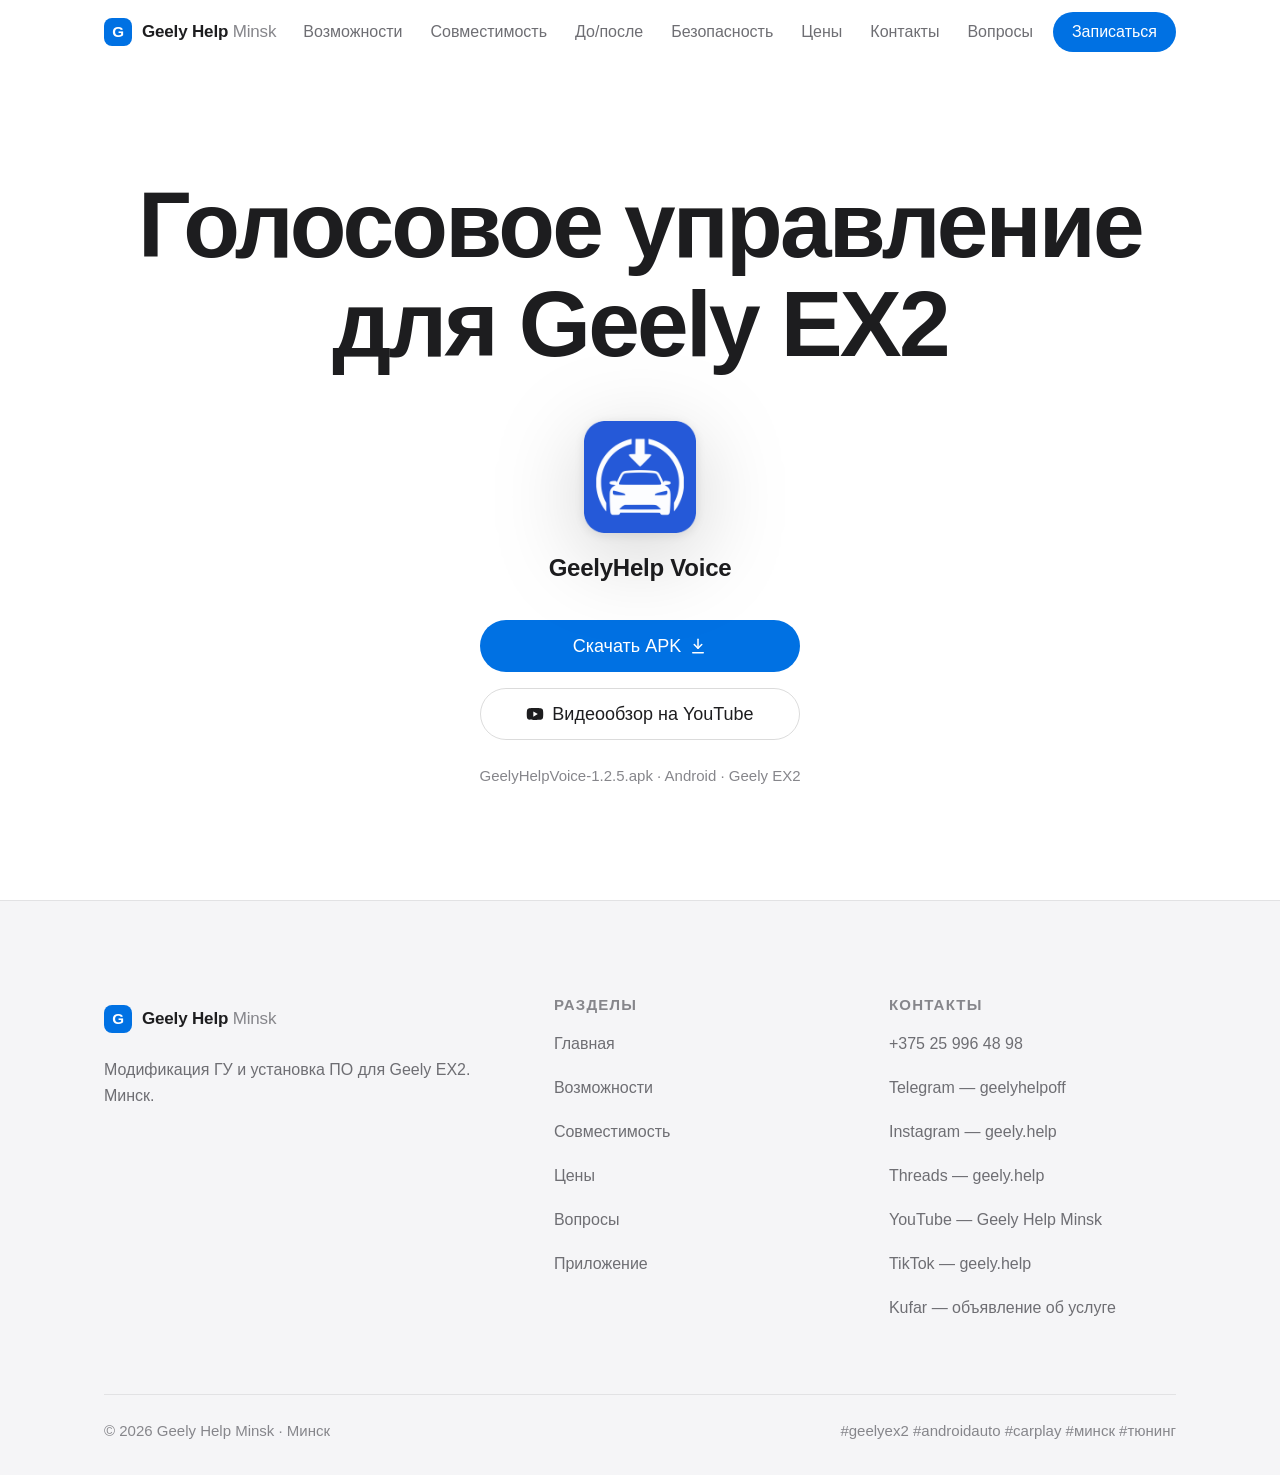
==== app.html @ 9c6ab643 "buttons-changes" ====
<!DOCTYPE html>
<html lang="ru">
<!--
  ============================================================================
  GEELY HELP MINSK — страница «Скачать приложение» (app.html)
  ============================================================================
  Минимальная страница: шапка и футер — как на главной, а в <main> — карточка приложения
  (иконка и название GeelyHelp Voice) и скачивание APK (voiceshort.apk). Стили специфики — styles.css,
  РАЗДЕЛ 20. Файл APK лежит в корне сайта: чтобы обновить приложение,
  замените voiceshort.apk — код менять не нужно.
-->
<head>
  <meta charset="UTF-8" />
  <meta name="viewport" content="width=device-width, initial-scale=1" />
  <title>Скачать приложение для Geely EX2 — Geely Help Minsk</title>
  <meta name="description" content="APK приложения голосового управления для штатного экрана Geely EX2. Скачайте бесплатно с geelyhelp.by и установите на штатную магнитолу." />
  <meta name="color-scheme" content="light dark" />
  <link rel="canonical" href="https://geelyhelp.by/app.html" />
  <meta property="og:type" content="website" />
  <meta property="og:site_name" content="Geely Help Minsk" />
  <meta property="og:title" content="Скачать приложение для Geely EX2" />
  <meta property="og:description" content="Голосовое управление на штатной магнитоле Geely EX2. Скачайте APK бесплатно с geelyhelp.by." />
  <meta property="og:url" content="https://geelyhelp.by/app.html" />
  <meta property="og:image" content="https://geelyhelp.by/img/og-cover.jpg" />
  <link rel="icon" href="img/icon.png"/>
  <link rel="apple-touch-icon" href="img/icon.png" />
  <link rel="stylesheet" href="styles.css" />
  <script>document.documentElement.classList.add('js');</script>
</head>
<body>
  <a class="skip-link" href="#main">Перейти к содержимому</a>

  <!-- Шапка — та же, что на главной: стекло при прокрутке (script.js, БЛОК 2),
       бургер до 1200px. Меню ведёт на разделы главной страницы. -->
  <header class="header" id="header">
    <div class="container header__inner">
      <a class="logo" href="index.html" aria-label="Geely Help Minsk — на главную страницу">
        <span class="logo__mark" aria-hidden="true">G</span>
        <span class="logo__text">Geely Help<em> Minsk</em></span>
      </a>
      <nav class="nav" id="nav" aria-label="Основная навигация">
        <a href="index.html#benefits">Возможности</a>
        <a href="index.html#compat">Совместимость</a>
        <a href="index.html#demo">До/после</a>
        <a href="index.html#safety">Безопасность</a>
        <a href="index.html#prices">Цены</a>
        <a href="index.html#contacts">Контакты</a>
        <a href="index.html#faq">Вопросы</a>
      </nav>
      <a class="btn btn--primary btn--header" href="https://t.me/geelyhelpoff" target="_blank" rel="noopener">Записаться</a>
      <button class="burger" type="button" aria-expanded="false" aria-controls="nav" aria-label="Открыть меню">
        <span class="burger__box" aria-hidden="true"><i></i><i></i></span>
      </button>
    </div>
  </header>

  <main id="main">
    <!-- Единственная секция страницы: скачивание приложения (styles.css, РАЗДЕЛ 20).
         Ссылка voiceshort.apk и иконка GeelyHelpVoice-icon.png относительные —
         оба файла лежат в корне сайта. -->
    <section class="app-dl">
      <div class="container">
        <!-- Иконка и название приложения: сразу видно, что скачивают именно
             приложение GeelyHelp Voice (стили — styles.css, РАЗДЕЛ 20). -->

        <h1>Голосовое управление для Geely EX2</h1>

        <div class="app-dl__actions">
          <div class="app-dl__app">
            <img class="app-dl__icon" src="GeelyHelpVoice-icon.png" alt="Иконка приложения GeelyHelp Voice" width="512" height="512">
            <p class="app-dl__name">GeelyHelp Voice</p>
          </div>
          <!-- Видеообзор приложения — YouTube Shorts. Иконка YouTube — та же, что в СЕКЦИИ 9 главной. -->
          <div class="app-dl__btns">
            <a class="btn btn--primary btn--xl" href="https://files.geelyhelp.by/GeelyHelpVoice-1.2.5.apk" download>Скачать APK<svg width="18" height="18" viewBox="0 0 24 24" fill="none" stroke="currentColor" stroke-width="2" stroke-linecap="round" stroke-linejoin="round" aria-hidden="true"><path d="M12 3v12"/><path d="m7 10 5 5 5-5"/><path d="M5 21h14"/></svg></a>
            <a class="btn btn--ghost btn--xl" href="https://www.youtube.com/shorts/phPguncwHtE" target="_blank" rel="noopener"><svg width="18" height="18" viewBox="0 0 24 24" fill="currentColor" aria-hidden="true"><path d="M23 12s0-3.7-.47-5.47a2.9 2.9 0 0 0-2-2C18.7 4 12 4 12 4s-6.7 0-8.53.53a2.9 2.9 0 0 0-2 2C1 8.3 1 12 1 12s0 3.7.47 5.47a2.9 2.9 0 0 0 2 2C5.3 20 12 20 12 20s6.7 0 8.53-.53a2.9 2.9 0 0 0 2-2C23 15.7 23 12 23 12ZM9.75 15.5v-7l6 3.5-6 3.5Z"/></svg>Видеообзор на YouTube</a>
          </div>
        </div>
        <p class="app-dl__meta">GeelyHelpVoice-1.2.5.apk · Android · Geely EX2</p>
      </div>
    </section>
  </main>

  <footer class="footer">
    <div class="container">
      <div class="footer__top">
        <div class="footer__brand">
          <a class="logo" href="index.html" aria-label="Geely Help Minsk — на главную страницу">
            <span class="logo__mark" aria-hidden="true">G</span>
            <span class="logo__text">Geely Help<em> Minsk</em></span>
          </a>
          <p>Модификация ГУ и установка ПО для Geely EX2. Минск.</p>
        </div>
        <nav class="footer__col" aria-label="Разделы">
          <h3>Разделы</h3>
          <a href="index.html">Главная</a>
          <a href="index.html#benefits">Возможности</a>
          <a href="index.html#compat">Совместимость</a>
          <a href="index.html#prices">Цены</a>
          <a href="index.html#faq">Вопросы</a>
          <a href="app.html" aria-current="page">Приложение</a>
        </nav>
        <nav class="footer__col" aria-label="Контакты">
          <h3>Контакты</h3>
          <a href="tel:+375259964898">+375 25 996 48 98</a>
          <a href="https://t.me/geelyhelpoff" target="_blank" rel="noopener">Telegram — geelyhelpoff</a>
          <a href="https://www.instagram.com/geely.help" target="_blank" rel="noopener">Instagram — geely.help</a>
          <a href="https://www.threads.net/@geely.help" target="_blank" rel="noopener">Threads — geely.help</a>
          <a href="https://youtu.be/U9wTJuGtl20" target="_blank" rel="noopener">YouTube — Geely Help Minsk</a>
          <a href="https://www.tiktok.com/@geely.help" target="_blank" rel="noopener">TikTok — geely.help</a>
          <a href="https://www.kufar.by/item/1082857115" target="_blank" rel="noopener">Kufar — объявление об услуге</a>
        </nav>
      </div>
      <div class="footer__bottom">
        <p>© <span id="year">2026</span> Geely Help Minsk · Минск</p>
        <p>#geelyex2 #androidauto #carplay #минск #тюнинг</p>
      </div>
    </div>
  </footer>

  <script src="script.js" defer></script>
</body>
</html>
---- styles.css ----
/* ============================================================================
   GEELY HELP MINSK — стили лендинга
   ----------------------------------------------------------------------------

   СОДЕРЖАНИЕ (быстрый поиск по слову «РАЗДЕЛ»):

     РАЗДЕЛ 1   Токены дизайна — ЦВЕТА, ШРИФТЫ, ОТСТУПЫ, СКОРОСТЬ АНИМАЦИЙ
     РАЗДЕЛ 2   Сброс стилей браузера и базовая типографика
     РАЗДЕЛ 3   Служебное: контейнер, секции, кнопки, skip-link
     РАЗДЕЛ 4   Шапка и меню
     РАЗДЕЛ 5   Hero (первый экран)
     РАЗДЕЛ 6   Макет экрана ГУ «после» (.unit) — рисуется на CSS, без картинок
     РАЗДЕЛ 7   Фото половин слайдера «До / После»
     РАЗДЕЛ 8   Карточки (.card) — «Возможности» и «Безопасность»
     РАЗДЕЛ 9   Чипы «Примеры приложений»
     РАЗДЕЛ 10  Совместимость (проверка прошивки)
     РАЗДЕЛ 11  Слайдер «До / После»
     РАЗДЕЛ 12  Шаги «Как это работает»
     РАЗДЕЛ 13  Тарифы (цены)
     РАЗДЕЛ 14  Финальный CTA (контакты)
     РАЗДЕЛ 15  FAQ (аккордеон)
     РАЗДЕЛ 16  Футер
     РАЗДЕЛ 17  Адаптив: сетки и крупный шрифт на телефонах
     РАЗДЕЛ 18  Анимация появления блоков при прокрутке (.reveal)
     РАЗДЕЛ 19  prefers-reduced-motion — НЕ УДАЛЯТЬ
     РАЗДЕЛ 20  Страница приложения (app.html) — пункт меню, иконка в шапке, кнопки скачивания и видеообзора

   ГЛАВНОЕ:
   • Цвета, шрифты и отступы меняются только в РАЗДЕЛЕ 1 — остальное их читает.
   • Акцентный цвет на сайте ровно один: --color-accent.
   • Тёмная тема включается сама (prefers-color-scheme), значения — в РАЗДЕЛЕ 1.
   • Анимации построены только на transform/opacity — они не тормозят страницу.
   • Именование классов: блок__элемент--модификатор (БЭМ-подобное).
   • Адаптивные правила лежат рядом со своими компонентами (@media в разделах).
   ========================================================================== */

/* ============================================================================
   РАЗДЕЛ 1. ТОКЕНЫ ДИЗАЙНА — меняйте значения здесь, весь сайт подхватит
   ========================================================================== */
:root {
  --color-bg: #ffffff;
  --color-bg-secondary: #f5f5f7;
  --color-bg-tertiary: #fbfbfd;
  --color-text-primary: #1d1d1f;
  --color-text-secondary: #6e6e73;
  --color-text-tertiary: #86868b;
  --color-accent: #0071e3;
  --color-accent-hover: #0077ed;
  --color-divider: rgba(0, 0, 0, 0.08);
  --color-border-strong: rgba(0, 0, 0, 0.14);
  --color-glass: rgba(255, 255, 255, 0.72);
  --color-glass-menu: rgba(255, 255, 255, 0.95); /* фон мобильного меню: почти непрозрачный (1 = совсем) */

  --font-family: -apple-system, "SF Pro Display", "SF Pro Text", "Inter", "Helvetica Neue", Arial, sans-serif;

  --fs-hero: clamp(2.5rem, 6vw + 1rem, 6rem);
  --fs-h1: clamp(2.125rem, 4vw + 0.75rem, 3.75rem);
  --fs-h2: clamp(1.625rem, 2.5vw + 0.75rem, 2.5rem);
  --fs-body-lg: clamp(1.1875rem, 0.8vw + 0.9rem, 1.5rem);
  --fs-body: 1.125rem;
  --fs-caption: 0.9375rem;

  --space-1: 4px;
  --space-2: 8px;
  --space-3: 16px;
  --space-4: 24px;
  --space-5: 32px;
  --space-6: 48px;
  --space-7: 64px;
  --space-8: 96px;
  --space-9: 128px;
  --space-10: 192px;

  --ease-standard: cubic-bezier(0.4, 0, 0.2, 1);
  --ease-decelerate: cubic-bezier(0, 0, 0.2, 1);
  --ease-spring: cubic-bezier(0.34, 1.56, 0.64, 1);
  --dur-fast: 150ms;
  --dur-base: 300ms;
  --dur-slow: 600ms;
  --dur-hero: 900ms;
  --reveal-stagger: 50ms;  /* задержка между появлениями элементов в списках */
  --dur-reveal: 400ms;     /* длительность проявления одного блока (.reveal) */

  --header-h: 64px;
  --radius-card: 20px;
  --shadow-card: 0 2px 20px rgba(0, 0, 0, 0.06);
  --shadow-card-hover: 0 12px 32px rgba(0, 0, 0, 0.10);
}

@media (prefers-color-scheme: dark) {
  :root {
    --color-bg: #000000;
    --color-bg-secondary: #1d1d1f;
    --color-bg-tertiary: #0a0a0a;
    --color-text-primary: #f5f5f7;
    --color-text-secondary: #a1a1a6;
    --color-text-tertiary: #86868b;
    --color-accent: #2997ff;
    --color-accent-hover: #409cff;
    --color-divider: rgba(255, 255, 255, 0.1);
    --color-border-strong: rgba(255, 255, 255, 0.18);
    --color-glass: rgba(29, 29, 31, 0.72);
    --color-glass-menu: rgba(29, 29, 31, 0.95);
    --shadow-card: 0 2px 20px rgba(0, 0, 0, 0.5);
    --shadow-card-hover: 0 12px 32px rgba(0, 0, 0, 0.65);
  }
}

/* ============================================================================
   РАЗДЕЛ 2. СБРОС СТИЛЕЙ И БАЗОВАЯ ТИПОГРАФИКА
   ========================================================================== */
*, *::before, *::after { box-sizing: border-box; }
* { margin: 0; }
html { scroll-behavior: smooth; -webkit-text-size-adjust: 100%; }
body {
  font-family: var(--font-family);
  font-size: var(--fs-body);
  line-height: 1.6;
  color: var(--color-text-primary);
  background: var(--color-bg);
  padding-top: var(--header-h);
  -webkit-font-smoothing: antialiased;
  text-rendering: optimizeLegibility;
}
img, svg, video { display: block; max-width: 100%; }
a { color: inherit; }
button { font: inherit; color: inherit; background: none; border: 0; cursor: pointer; }
ul, ol { list-style: none; padding: 0; }
h1, h2, h3 { font-weight: 600; line-height: 1.1; letter-spacing: -0.02em; }
strong { font-weight: 600; }
::selection { background: rgba(0, 113, 227, 0.18); }

:focus-visible { outline: 2px solid var(--color-accent); outline-offset: 3px; border-radius: 6px; }
:focus:not(:focus-visible) { outline: none; }

/* ============================================================================
   РАЗДЕЛ 3. СЛУЖЕБНОЕ: КОНТЕЙНЕР, СЕКЦИИ, ЗАГОЛОВКИ, ССЫЛКИ
   ========================================================================== */
.container { width: 100%; max-width: 1200px; margin-inline: auto; padding-inline: max(24px, 5vw); }
.section { padding-block: clamp(var(--space-7), 10vw, var(--space-9)); }
.section--secondary { background: var(--color-bg-secondary); }
section[id] { scroll-margin-top: calc(var(--header-h) + 12px); }
.section__head { max-width: 720px; margin-bottom: clamp(var(--space-6), 6vw, var(--space-8)); }
.section__head--center { margin-inline: auto; text-align: center; }
.eyebrow { font-size: var(--fs-caption); font-weight: 600; letter-spacing: 0.09em; text-transform: uppercase; color: var(--color-text-tertiary); }
.section__title { font-size: var(--fs-h1); margin-top: var(--space-2); text-wrap: balance; }
.section__lead { margin-top: var(--space-3); font-size: var(--fs-body-lg); line-height: 1.5; color: var(--color-text-secondary); text-wrap: pretty; }
.inline-link { color: var(--color-accent); text-decoration: none; }
.inline-link:hover { text-decoration: underline; }

/* Ссылка «Перейти к содержимому»: видна только при фокусе с клавиатуры.
   Не удалять — это доступность (первый элемент в <body>). */
.skip-link {
  position: fixed; left: 16px; top: -64px; z-index: 300;
  padding: 12px 20px; border-radius: 980px;
  background: var(--color-accent); color: #fff;
  text-decoration: none; font-size: var(--fs-caption); font-weight: 500;
  transition: top var(--dur-base) var(--ease-standard);
}
.skip-link:focus-visible { top: 12px; }

/* ============================================================================
   РАЗДЕЛ 3а. КНОПКИ (.btn)
   Пилюля 980px — фирменная форма. :active сжимает кнопку — тактильный отклик.
   ========================================================================== */
.btn {
  display: inline-flex; align-items: center; justify-content: center; gap: 8px;
  min-height: 44px; padding: 12px 24px;
  border-radius: 980px; border: 1px solid transparent;
  font-weight: 500; font-size: var(--fs-body); line-height: 1;
  text-decoration: none; white-space: nowrap; cursor: pointer;
  transition: transform var(--dur-fast) var(--ease-standard),
              background var(--dur-base) var(--ease-standard),
              border-color var(--dur-base) var(--ease-standard),
              color var(--dur-base) var(--ease-standard);
}
.btn svg { flex: none; transition: transform var(--dur-fast) var(--ease-standard); }
.btn:hover svg { transform: translateX(2px); }
.btn:active { transform: scale(0.97); }
.btn--primary { background: var(--color-accent); color: #fff; }
.btn--primary:hover { background: var(--color-accent-hover); }
.btn--ghost { border-color: var(--color-border-strong); color: var(--color-text-primary); background: transparent;}
.btn--ghost:hover { background: var(--color-bg-secondary); }
.btn--light { background: #f5f5f7; color: #1d1d1f; }
.btn--light:hover { background: #ffffff; }
.btn--ghost-dark { border-color: rgba(255, 255, 255, 0.35); color: #fff; background: transparent; }
.btn--ghost-dark:hover { background: rgba(255, 255, 255, 0.1); }
.btn--header { min-height: 40px; padding: 10px 18px; font-size: 1rem; }
/* ============================================================================
   РАЗДЕЛ 4. ШАПКА И МЕНЮ
   Фиксированная. Класс .is-scrolled (ставит script.js, БЛОК 2) включает
   «стекло»: blur-фон + сжатие 64px → 48px. Ниже 1200px меню превращается
   в выпадающую панель (класс nav-open на <body>, script.js, БЛОК 3) —
   на узких экранах все пункты меню не влезают в одну строку.
   ========================================================================== */
.header {
  position: fixed; inset: 0 0 auto 0; z-index: 100;
  transition: background var(--dur-base) var(--ease-standard),
              box-shadow var(--dur-base) var(--ease-standard);
}
.header__inner {
  display: flex; align-items: center; gap: var(--space-2);
  height: var(--header-h);
  transition: height var(--dur-base) var(--ease-standard);
}
.header.is-scrolled,
body.nav-open .header {
  background: var(--color-glass);
  -webkit-backdrop-filter: blur(20px) saturate(1.8);
  backdrop-filter: blur(20px) saturate(1.8);
  box-shadow: 0 1px 0 var(--color-divider);
}
.header.is-scrolled .header__inner { height: 48px; }

.logo {
  display: flex; align-items: center; gap: 10px; min-height: 44px;
  text-decoration: none; font-size: 1.0625rem; font-weight: 600; letter-spacing: -0.01em;
}
.logo__mark {
  width: 28px; height: 28px; border-radius: 8px;
  background: var(--color-accent); color: #fff;
  display: grid; place-items: center; font-size: 0.95rem; font-weight: 700;
}
.logo__text { white-space: nowrap; }
.logo__text em { font-style: normal; font-weight: 500; color: var(--color-text-tertiary); }

.nav { display: flex; gap: var(--space-1); margin-left: auto; }
.nav a {
  display: inline-flex; align-items: center; min-height: 44px; padding: 8px 12px; /* 12px по бокам: с пунктом «Приложение» меню влезает в строку от 1200px */
  white-space: nowrap; /* пункты меню никогда не переносятся на 2 строки */
  border-radius: 980px; font-size: 1rem; color: var(--color-text-secondary);
  text-decoration: none;
  transition: color var(--dur-fast) var(--ease-standard), background var(--dur-fast) var(--ease-standard);
}
.nav a:hover { color: var(--color-text-primary); background: var(--color-bg-secondary); }

.burger { display: none; width: 44px; height: 44px; border-radius: 12px; align-items: center; justify-content: center; }
.burger__box { position: relative; display: block; width: 20px; height: 12px; }
.burger__box i {
  position: absolute; left: 0; width: 100%; height: 1.8px; border-radius: 2px;
  background: currentColor;
  transition: transform var(--dur-base) var(--ease-standard), top var(--dur-base) var(--ease-standard);
}
.burger__box i:nth-child(1) { top: 0; }
.burger__box i:nth-child(2) { top: 10px; }
body.nav-open .burger__box i:nth-child(1) { top: 5px; transform: rotate(45deg); }
body.nav-open .burger__box i:nth-child(2) { top: 5px; transform: rotate(-45deg); }

@media (max-width: 1199px) {
  /* Бургер включается уже на планшетах: с 8 пунктами меню
     (после добавления «Приложения») оно не влезает в строку до ~1200px. */
  .btn--header { margin-left: auto; }
  .burger { display: inline-flex; }
  .nav {
    position: fixed; top: var(--header-h); left: 0; right: 0; z-index: 90;
    flex-direction: column; gap: var(--space-1);
    padding: var(--space-3) max(24px, 5vw) var(--space-5);
    background: var(--color-glass-menu);
    -webkit-backdrop-filter: blur(20px); backdrop-filter: blur(20px);
    box-shadow: 0 16px 32px rgba(0, 0, 0, 0.12);
    opacity: 0; transform: translateY(-8px); pointer-events: none;
    transition: opacity var(--dur-base) var(--ease-standard), transform var(--dur-base) var(--ease-standard);
  }
  body.nav-open .nav { opacity: 1; transform: none; pointer-events: auto; }
  .nav a { min-height: 44px; font-size: 1.0625rem; color: var(--color-text-primary); }
}
@media (max-width: 479px) {
  .logo__text em { display: none; }
  /* В шапке телефона теперь 4 элемента (логотип, «Записаться», иконка приложения,
     бургер) — ужимаем отступы и кегли, чтобы всё влезло даже в 360px. */
  .header .container { padding-inline: 16px; }
  .nav { padding-inline: 16px; } /* панель меню — вровень с шапкой */
  .header__inner { gap: 6px; }
  .logo { font-size: 0.9375rem; }
  .btn--header { padding: 8px 12px; font-size: 0.875rem; }
}
@media (max-width: 359px) {
  /* Самые узкие экраны (320px): у логотипа остаётся только знак [G] —
     текст бренда не кнопка и на функциональность шапки не влияет. */
  .logo__text { display: none; }
}
/* ============================================================================
   РАЗДЕЛ 5. HERO (ПЕРВЫЙ ЭКРАН)
   [data-parallax] двигает картинку при прокрутке (script.js, БЛОК 5) —
   только на экранах ≥1024px и при выключенном prefers-reduced-motion.
   ========================================================================== */
.hero { position: relative; overflow: clip; padding-block: clamp(var(--space-7), 8vw, var(--space-9)); }
.hero::before {
  content: ""; position: absolute; inset: 0; pointer-events: none;
  background: radial-gradient(56% 44% at 72% 0%, rgba(0, 0, 0, 0.04), transparent 70%);
}
@media (prefers-color-scheme: dark) {
  .hero::before { background: radial-gradient(56% 44% at 72% 0%, rgba(255, 255, 255, 0.05), transparent 70%); }
}
.hero__inner {
  position: relative;
  display: grid; grid-template-columns: 0.9fr 1.1fr; /* визуалу — больше места */
  gap: clamp(var(--space-5), 5vw, var(--space-6));
  align-items: center;
}
.hero__title {
  font-size: clamp(2.25rem, 4.2vw + 1rem, 4.25rem);
  line-height: 1.06; letter-spacing: -0.03em; font-weight: 700;
  margin-top: var(--space-3);
  text-wrap: balance;
}
.hero__lead {
  margin-top: var(--space-4);
  font-size: var(--fs-body-lg); line-height: 1.5;
  color: var(--color-text-secondary); max-width: 32em;
  text-wrap: pretty;
}
.hero__actions { margin-top: var(--space-6); display: flex; flex-wrap: wrap; gap: var(--space-3); }
/* Телефон — крупная строка сразу под кнопками: контакт виден «сходу».
   Сделан текстовой ссылкой, а не кнопкой, чтобы не спорить с главным
   CTA «Записаться в Telegram». */
.hero__phone {
  display: inline-flex; align-items: center; gap: 10px;
  margin-top: var(--space-4);
  font-size: clamp(1.1875rem, 1vw + 0.75rem, 1.5rem);
  font-weight: 600; letter-spacing: -0.01em;
  white-space: nowrap; color: var(--color-text-primary); text-decoration: none;
  transition: color var(--dur-fast) var(--ease-standard);
}
.hero__phone svg { color: var(--color-accent); flex: none; }
.hero__phone:hover { color: var(--color-accent); }
.hero__facts { margin-top: var(--space-7); display: flex; flex-wrap: wrap; gap: var(--space-5) var(--space-6); }
.hero__facts li { display: flex; flex-direction: column; gap: 2px; min-width: 120px; }
.hero__facts strong { font-size: 1.375rem; font-weight: 600; letter-spacing: -0.02em; }
.hero__facts span { font-size: var(--fs-caption); line-height: 1.4; color: var(--color-text-tertiary); max-width: 16em; }

.hero__visual { display: flex; flex-direction: column; align-items: center; }
/* ГЛАВНЫЙ РЕГУЛЯТОР РАЗМЕРА ФОТО В HERO — max-width ниже
   (ширина также ограничена колонкой грида .hero__inner) */
.parallax { width: 100%; max-width: 760px; will-change: transform; }
.hero__caption { margin-top: var(--space-4); font-size: var(--fs-caption); color: var(--color-text-tertiary); text-align: center; }

@media (max-width: 1023px) {
  .hero__inner { grid-template-columns: 1fr; }
  .hero__copy { max-width: 640px; }
  .parallax { max-width: 620px; }
}
@media (max-width: 639px) {
  .hero__facts { gap: var(--space-4) var(--space-5); }
}
/* ============================================================================
   РАЗДЕЛ 6. ФОТО ЭКРАНА ГУ (.unit-photo)
   Фото настроенного экрана: в hero (СЕКЦИЯ 2) и в правой половине
   слайдера «До / После» (СЕКЦИЯ 5). Файлы лежат в папке img/,
   пути — в разметке index.html.
   ========================================================================== */
.unit-photo {
  display: block;
  width: 100%;
  height: auto;
  border-radius: clamp(14px, 2vw, 24px);
  box-shadow: 0 30px 60px -30px rgba(0, 0, 0, 0.5);
  object-fit: contain;
}
/* ============================================================================
   РАЗДЕЛ 7. ФОТО ПОЛОВИН СЛАЙДЕРА «ДО / ПОСЛЕ»
   Фото штатного и настроенного экранов заполняют свои половины слайдера
   без искажений (object-fit: cover). Файлы — img/gu-before.svg и
   img/gu-after.svg (сейчас заглушки), пути — в index.html, СЕКЦИЯ 5.
   ========================================================================== */
.ba__pane .unit-photo {
  width: 100%; height: 100%;
  object-fit: cover; border-radius: 0;
}

/* ============================================================================
   РАЗДЕЛ 8. КАРТОЧКИ (.card) — «Возможности» и «Безопасность»
   Hover-подъём включён только для устройств с мышью (@media hover).
   ========================================================================== */
.benefits__grid, .safety__grid { display: grid; grid-template-columns: repeat(3, 1fr); gap: var(--space-4); }
.card {
  background: var(--color-bg);
  border-radius: var(--radius-card);
  padding: var(--space-5);
  /* Тонкая рамка (hairline) + тень — чтобы белые карточки не сливались
     с белым фоном секции. Рамка сохраняется и при hover. */
  box-shadow: var(--shadow-card), inset 0 0 0 1px var(--color-divider);
  transition: transform var(--dur-base) var(--ease-standard), box-shadow var(--dur-base) var(--ease-standard);
}
.card__icon {
  display: grid; place-items: center;
  width: 44px; height: 44px; border-radius: 12px;
  background: var(--color-bg-secondary);
  box-shadow: inset 0 0 0 1px var(--color-divider);
  margin-bottom: var(--space-4);
}
.card__icon svg { width: 22px; height: 22px; }
.card h3 { font-size: 1.25rem; letter-spacing: -0.01em; margin-bottom: var(--space-2); }
.card p { color: var(--color-text-secondary); font-size: 1rem; line-height: 1.5; }
@media (hover: hover) {
  .card:hover {
    transform: translateY(-4px);
    box-shadow: var(--shadow-card-hover), inset 0 0 0 1px var(--color-divider);
  }
}

/* ============================================================================
   РАЗДЕЛ 9. ЧИПЫ «ПРИМЕРЫ ПРИЛОЖЕНИЙ»
   ========================================================================== */
.chips-note { margin-top: var(--space-7); text-align: center; font-size: var(--fs-caption); color: var(--color-text-tertiary); }
.chips { display: flex; flex-wrap: wrap; justify-content: center; gap: 10px; margin-top: var(--space-3); }
.chip {
  padding: 8px 14px; border-radius: 980px;
  background: var(--color-bg-secondary);
  box-shadow: inset 0 0 0 1px var(--color-divider);
  font-size: var(--fs-caption); color: var(--color-text-secondary);
}

/* ============================================================================
   РАЗДЕЛ 10. СОВМЕСТИМОСТЬ (подходит любая версия прошивки)
   ========================================================================== */
.compat__layout {
  display: grid; grid-template-columns: 1.05fr 0.95fr;
  gap: clamp(var(--space-5), 5vw, var(--space-7));
  align-items: start;
}
.compat__checks { margin-top: var(--space-5); }
.compat__checks li {
  display: flex; gap: var(--space-3); align-items: flex-start;
  padding: var(--space-3) 0;
  border-bottom: 1px solid var(--color-divider);
}
.compat__checks li:last-child { border-bottom: 0; }
.check__icon {
  flex: none; display: grid; place-items: center;
  width: 28px; height: 28px; border-radius: 50%;
  background: var(--color-bg);
  box-shadow: inset 0 0 0 1px var(--color-border-strong);
}
.check__icon svg { width: 14px; height: 14px; }
.compat__checks strong { display: block; }
.compat__checks li div span { display: block; color: var(--color-text-secondary); font-size: 1rem; }
.compat__side { display: grid; gap: var(--space-4); }
.warn {
  background: var(--color-bg);
  border-radius: var(--radius-card);
  padding: var(--space-5);
  box-shadow: var(--shadow-card);
}
.warn__head { display: flex; align-items: center; gap: 12px; margin-bottom: var(--space-3); }
.warn__head svg { width: 20px; height: 20px; }
.warn__head h3 { font-size: 1.1875rem; }
.warn p { color: var(--color-text-secondary); font-size: 1rem; line-height: 1.6; }
.warn p + p { margin-top: var(--space-3); }
.warn strong { color: var(--color-text-primary); }
/* ============================================================================
   РАЗДЕЛ 11. СЛАЙДЕР «ДО / ПОСЛЕ»
   Правая половина (.ba__after) обрезается clip-path; положением управляет
   невидимый <input class="ba__range"> — он же даёт клавиатуру и тач.
   Позиция хранится в переменной --pos (ставит script.js, БЛОК 7).
   Фото обеих половин — РАЗДЕЛ 7.
   ========================================================================== */
.ba-wrap { max-width: 880px; margin-inline: auto; }
.ba {
  position: relative; aspect-ratio: 16 / 9;
  border-radius: 24px; overflow: hidden;
  background: var(--color-bg-secondary);
  box-shadow: var(--shadow-card);
  cursor: col-resize;
  touch-action: pan-y;
}
.ba__pane { position: absolute; inset: 0; }
.ba__after { clip-path: inset(0 0 0 55%); }
.ba__tag {
  position: absolute; top: 16px; z-index: 2;
  padding: 6px 14px; border-radius: 980px;
  background: rgba(0, 0, 0, 0.45); color: #fff;
  font-size: var(--fs-caption);
  -webkit-backdrop-filter: blur(8px); backdrop-filter: blur(8px);
}
.ba__tag--before { left: 16px; }
.ba__tag--after { right: 16px; }
.ba__handle {
  position: absolute; top: 0; bottom: 0; left: var(--pos, 55%); z-index: 3;
  width: 2px; background: #fff;
  transform: translateX(-50%);
  box-shadow: 0 0 12px rgba(0, 0, 0, 0.4);
  pointer-events: none;
}
.ba__grip {
  position: absolute; top: 50%; left: 50%; transform: translate(-50%, -50%);
  display: grid; place-items: center;
  width: 44px; height: 44px; border-radius: 50%;
  background: rgba(255, 255, 255, 0.92); color: #1d1d1f;
  box-shadow: 0 4px 16px rgba(0, 0, 0, 0.25);
}
.ba__range {
  position: absolute; inset: 0; z-index: 4;
  width: 100%; height: 100%; margin: 0;
  opacity: 0; cursor: col-resize;
  -webkit-appearance: none; appearance: none;
  background: transparent;
}
.ba__range::-webkit-slider-thumb { -webkit-appearance: none; width: 44px; height: 44px; border-radius: 50%; background: transparent; }
.ba__range::-moz-range-thumb { width: 44px; height: 44px; border: 0; border-radius: 50%; background: transparent; }
.ba:has(.ba__range:focus-visible) { outline: 2px solid var(--color-accent); outline-offset: 3px; }
.demo__link { margin-top: var(--space-5); display: flex; justify-content: center; }
/* Кнопка видеообзора: на узких экранах не должна распирать страницу —
   разрешаем перенос текста и ограничиваем ширину; название канала
   показываем только от 480px. */
.demo__link .btn { white-space: normal; max-width: 100%; text-align: center; }
.demo__btn-extra { display: none; }
@media (min-width: 480px) {
  .demo__btn-extra { display: inline; }
}
/* ============================================================================
   РАЗДЕЛ 12. ШАГИ «КАК ЭТО РАБОТАЕТ»
   Линия-коннектор: ::after — серая база, ::before — синяя заливка,
   которая «дорисовывается» (scaleX 0→1), когда шаги попали в экран.
   Включает её класс .is-drawn (script.js, БЛОК 4, атрибут data-draw).
   ========================================================================== */
.steps { display: grid; grid-template-columns: repeat(3, 1fr); gap: var(--space-6); }
.step { position: relative; padding-top: var(--space-2); text-align: center; }
.step__num {
  display: grid; place-items: center;
  width: 48px; height: 48px; border-radius: 50%;
  background: var(--color-bg-secondary);
  box-shadow: inset 0 0 0 1px var(--color-divider);
  font-weight: 600; font-size: 1.25rem;
  margin-bottom: var(--space-4);
  margin-inline: auto;   /* маркер по центру колонки: 2 — ровно по середине секции */
}
.step h3 { font-size: 1.25rem; margin-bottom: var(--space-2); }
.step p { color: var(--color-text-secondary); font-size: 1rem; line-height: 1.5; max-width: 32ch; margin-inline: auto; }
.step:not(:last-child)::before,
.step:not(:last-child)::after {
  content: ""; position: absolute;
  top: calc(var(--space-2) + 23px);
  left: calc(50% + 36px);      /* от правого края маркера + зазор 12px */
  right: calc(-50% - 12px);    /* до левого края маркера следующего шага − зазор */
  height: 1.5px;
}
.step:not(:last-child)::after { background: var(--color-divider); }
.step:not(:last-child)::before {
  background: var(--color-accent);
  transform: scaleX(0); transform-origin: left;
  transition: transform 500ms var(--ease-decelerate);
  transition-delay: calc(var(--i, 0) * 80ms);
}
.steps.is-drawn .step:not(:last-child)::before { transform: scaleX(1); }
/* --- Мобильная/планшетная версия: шаги в колонку -----------------------
   Grid: колонка 1 (48px) — маркер и вертикальная линия,
   колонка 2 — заголовок и описание. Линия физически живёт только
   в колонке маркера и не может пересечь текст.
   Линии: ::before (синяя, «дорисовывается» scaleY) поверх ::after (серая).
   У последнего шага линии нет — см. селекторы :not(:last-child). */
@media (max-width: 899px) {
  .steps { grid-template-columns: 1fr; row-gap: var(--space-6); }

  .step {
    display: grid;
    grid-template-columns: 48px 1fr;      /* маркер | контент */
    grid-template-rows: auto auto;        /* 1: заголовок, 2: описание */
    column-gap: var(--space-4);
    row-gap: var(--space-1);
    text-align: left;                     /* на мобильном текст обратно влево */
  }
  .step__num { grid-column: 1; grid-row: 1; margin-bottom: 0; }
  .step h3 { grid-column: 2; grid-row: 1; align-self: center; }
  .step p { grid-column: 2; grid-row: 2; margin-inline: 0; }

  .step:not(:last-child)::before,
  .step:not(:last-child)::after {
    top: calc(var(--space-2) + 48px + var(--space-1));  /* от нижнего края маркера */
    bottom: calc(-1 * var(--space-6) + 4px);            /* до маркера следующего шага */
    left: 23.25px; right: auto;                          /* центр 48px-колонки */
    width: 1.5px; height: auto;
  }
  .step:not(:last-child)::before { transform: scaleY(0); transform-origin: top; }
  .steps.is-drawn .step:not(:last-child)::before { transform: scaleY(1); }
}
/* ============================================================================
   РАЗДЕЛ 13. ТАРИФЫ
   Рамка-градиент рекомендуемого тарифа — псевдоэлемент ::before с маской
   (padding: 1.5px + mask-composite: exclude) — без лишней разметки.
   ========================================================================== */
.pricing__grid { display: grid; grid-template-columns: repeat(2, 1fr); gap: var(--space-4); align-items: stretch; }
.plan {
  position: relative;
  display: flex; flex-direction: column; align-items: flex-start; justify-content: space-between;
  background: var(--color-bg);
  border-radius: var(--radius-card);
  padding: var(--space-6) var(--space-5);
  box-shadow: var(--shadow-card);
}
.plan h3 { font-size: 1.375rem; letter-spacing: -0.01em; }
.plan__badge {
  display: inline-block; margin-bottom: var(--space-3);
  padding: 4px 12px; border-radius: 980px;
  background: var(--color-accent); color: #fff;
  font-size: var(--fs-caption); font-weight: 500;
}
.plan__price {
  margin: var(--space-3) 0 var(--space-4);
  font-size: clamp(2.25rem, 3vw, 2.75rem);
  font-weight: 700; letter-spacing: -0.03em; line-height: 1;
}
.plan__price span { font-size: var(--fs-body); font-weight: 400; letter-spacing: 0; color: var(--color-text-tertiary); margin-left: 8px; }
.plan__list { width: 100%; }
.plan__list li { display: flex; gap: 10px; align-items: flex-start; padding: 8px 0; color: var(--color-text-secondary); font-size: 1rem; }
.plan__list svg { flex: none; width: 18px; height: 18px; margin-top: 3px; color: var(--color-text-primary); }
.plan__desc { color: var(--color-text-secondary); font-size: 1rem; line-height: 1.6; margin-top: var(--space-2); }
.plan__cta { margin-top: var(--space-5); }
.plan--featured::before {
  content: ""; position: absolute; inset: 0;
  border-radius: inherit; padding: 1.5px;
  background: linear-gradient(135deg, var(--color-accent), #7cc0ff 55%, var(--color-accent));
  -webkit-mask: linear-gradient(#000 0 0) content-box, linear-gradient(#000 0 0);
  -webkit-mask-composite: xor;
  mask: linear-gradient(#000 0 0) content-box, linear-gradient(#000 0 0);
  mask-composite: exclude;
  pointer-events: none;
}
.pricing__note {
  max-width: 640px; margin: var(--space-6) auto 0;
  text-align: center;
  color: var(--color-text-secondary); font-size: 1rem; line-height: 1.6;
}
@media (max-width: 899px) {
  .pricing__grid { grid-template-columns: 1fr; }
}
/* ============================================================================
   РАЗДЕЛ 14. ФИНАЛЬНЫЙ CTA (КОНТАКТЫ)
   Тёмная карточка-баннер: #1d1d1f в обеих темах.
   ========================================================================== */
.cta__card {
  position: relative; overflow: hidden;
  background: #1d1d1f; color: #f5f5f7;
  border-radius: 28px;
  padding: clamp(var(--space-7), 9vw, var(--space-9)) var(--space-5);
  text-align: center;
}
.cta__card h2 { font-size: var(--fs-h1); text-wrap: balance; }
.cta__card > p {
  max-width: 38em; margin: var(--space-3) auto 0;
  font-size: var(--fs-body-lg); line-height: 1.5;
  color: rgba(245, 245, 247, 0.65);
}
/* Телефон — крупная отдельная строка над кнопками: главный контакт. */
.cta__phone {
  display: inline-flex; align-items: center; gap: 12px;
  margin-top: var(--space-5);
  font-size: clamp(1.375rem, 1.5vw + 0.75rem, 2rem);
  font-weight: 600; letter-spacing: -0.02em; line-height: 1.15;
  white-space: nowrap; color: #f5f5f7; text-decoration: none;
  transition: color var(--dur-fast) var(--ease-standard);
}
/* Карточка всегда тёмная (#1d1d1f) — берём «тёмную» версию акцента. */
.cta__phone svg { color: #2997ff; flex: none; }
.cta__phone:hover { color: #2997ff; }
.cta__actions { display: flex; flex-wrap: wrap; justify-content: center; gap: var(--space-3); margin-top: var(--space-4); }

/* На узких экранах кнопки — ровной сеткой 2×2 («Telegram» сверху и «Kufar»
   снизу во всю ширину), иначе 6 кнопок переносятся рядом 3+2+1 и силуэт
   выходит некрасивым. */
@media (max-width: 767px) {
  .cta__actions {
    display: grid;
    grid-template-columns: repeat(2, minmax(0, 1fr));
    max-width: 420px;
    margin-inline: auto;
  }
  .cta__actions .btn--light { grid-column: 1 / -1; } /* Telegram — во всю ширину */
  .cta__actions .btn--kufar { grid-column: 1 / -1; } /* Kufar — во всю ширину */
}

/* ============================================================================
   РАЗДЕЛ 15. FAQ (АККОРДЕОН)
   Раскрытие без max-height: grid-template-rows 0fr → 1fr (класс .is-open
   ставит script.js, БЛОК 6). Плюс/минус нарисован псевдоэлементами .faq__icon.
   ========================================================================== */
.faq { max-width: 760px; margin-inline: auto; border-top: 1px solid var(--color-divider); }
.faq__item { border-bottom: 1px solid var(--color-divider); }
.faq__heading { font-size: inherit; font-weight: inherit; }
.faq__q {
  display: flex; align-items: center; justify-content: space-between; gap: var(--space-4);
  width: 100%; min-height: 64px; padding: var(--space-4) 0;
  text-align: left;
  font-size: 1.1875rem; font-weight: 500; letter-spacing: -0.01em;
  transition: color var(--dur-fast) var(--ease-standard);
}
.faq__q:hover { color: var(--color-text-secondary); }
.faq__icon {
  position: relative; flex: none;
  width: 20px; height: 20px; border-radius: 50%;
  box-shadow: inset 0 0 0 1px var(--color-border-strong);
}
.faq__icon::before,
.faq__icon::after {
  content: ""; position: absolute; top: 50%; left: 50%;
  translate: -50% -50%;
  background: currentColor; border-radius: 2px;
  transition: transform var(--dur-base) var(--ease-standard), opacity var(--dur-base) var(--ease-standard);
}
.faq__icon::before { width: 10px; height: 1.6px; }
.faq__icon::after { width: 1.6px; height: 10px; }
.faq__item.is-open .faq__icon::after { transform: scaleY(0); opacity: 0; }
.faq__a {
  display: grid; grid-template-rows: 0fr;
  transition: grid-template-rows var(--dur-base) var(--ease-standard);
}
.faq__a > div { overflow: hidden; min-height: 0; }
.faq__a p { padding: 0 0 var(--space-4); color: var(--color-text-secondary); font-size: 1rem; line-height: 1.6; max-width: 60em; }
.faq__item.is-open .faq__a { grid-template-rows: 1fr; }
/* ============================================================================
   РАЗДЕЛ 16. ФУТЕР
   ========================================================================== */
.footer {
  background: var(--color-bg-secondary);
  border-top: 1px solid var(--color-divider);
  padding-block: var(--space-8) var(--space-5);
}
.footer__top { display: grid; grid-template-columns: 1.4fr 1fr 1fr; gap: var(--space-6); }
.footer__brand p { margin-top: var(--space-3); color: var(--color-text-secondary); font-size: 1rem; max-width: 26em; }
.footer__col h3 {
  font-size: var(--fs-caption); text-transform: uppercase; letter-spacing: 0.08em;
  color: var(--color-text-tertiary); font-weight: 600; margin-bottom: var(--space-2);
}
.footer__col a {
  display: flex; align-items: center; width: fit-content;
  min-height: 44px; padding: 4px 0;
  color: var(--color-text-secondary); text-decoration: none; font-size: 1rem;
  transition: color var(--dur-fast) var(--ease-standard);
}
.footer__col a:hover { color: var(--color-text-primary); }
.footer__bottom {
  margin-top: var(--space-7); padding-top: var(--space-4);
  border-top: 1px solid var(--color-divider);
  display: flex; flex-wrap: wrap; gap: var(--space-2) var(--space-5);
  justify-content: space-between;
  color: var(--color-text-tertiary); font-size: var(--fs-caption);
}
@media (max-width: 899px) {
  .footer__top { grid-template-columns: 1fr 1fr; }
  .footer__brand { grid-column: 1 / -1; }
}
@media (max-width: 559px) {
  .footer__top { grid-template-columns: 1fr; }
}

/* ============================================================================
   РАЗДЕЛ 17. АДАПТИВ: СВОДКА
   Брейкпоинты: 479px · 559px · 639px (телефоны) · 899px / 1023px (планшет)
   · 1199px — до этой ширины меню показывается бургером.
   На телефонах (≤639px) корневой шрифт увеличен до 17.5px — все rem-размеры
   растут пропорционально (аудитория старшая, зрение). Больше адаптивных правил —
   рядом с компонентами в разделах выше.
   ========================================================================== */
@media (max-width: 1023px) {
  .benefits__grid, .safety__grid { grid-template-columns: repeat(2, 1fr); }
  .compat__layout { grid-template-columns: 1fr; }
}
@media (max-width: 639px) {
  .benefits__grid, .safety__grid { grid-template-columns: 1fr; }
}

/* Крупнее шрифт на телефонах — для старшей аудитории */
@media (max-width: 639px) {
  html { font-size: 17.5px; }
}

/* ============================================================================
   РАЗДЕЛ 18. АНИМАЦИЯ ПОЯВЛЕНИЯ ПРИ ПРОКРУТКЕ (.reveal)
   Классы ставит script.js (БЛОК 4). Правило обёрнуто в html.js — без
   JavaScript контент виден сразу, без «прыжка» из невидимого состояния.
   Очередь появления — токен --reveal-stagger (РАЗДЕЛ 1).
   ========================================================================== */
html.js .reveal {
  opacity: 0; transform: translateY(24px);
  transition: opacity var(--dur-reveal) var(--ease-decelerate), transform var(--dur-reveal) var(--ease-decelerate);
  transition-delay: calc(var(--i, 0) * var(--reveal-stagger));
}
html.js .reveal.is-visible { opacity: 1; transform: translateY(0); }
html.js .reveal.is-shown { transition: none; }

/* ============================================================================
   РАЗДЕЛ 19. PREFERS-REDUCED-MOTION — НЕ УДАЛЯТЬ
   У пользователей с опцией «уменьшить движение» все анимации выключаются.
   ========================================================================== */
@media (prefers-reduced-motion: reduce) {
  *, *::before, *::after {
    animation-duration: 0.01ms !important;
    animation-iteration-count: 1 !important;
    transition-duration: 0.01ms !important;
    scroll-behavior: auto !important;
  }
}

/* ============================================================================
   РАЗДЕЛ 20. СТРАНИЦА ПРИЛОЖЕНИЯ (app.html)
   Специфика страницы «Скачать приложение»: выделенный пункт меню «Приложение»
   на главной, большая кнопка скачивания и центральный блок .app-dl.
   Шапка и футер самой страницы — общие компоненты (РАЗДЕЛЫ 4 и 16).
   ========================================================================== */
/* Пункт меню «Приложение» — та же пилюля, но с обводкой и цветом акцента:
   читается как кнопка и ведёт на app.html (index.html, СЕКЦИЯ 1). */
.nav a.nav__app {
  color: var(--color-accent);
  box-shadow: inset 0 0 0 1px var(--color-border-strong);
}
.nav a.nav__app:hover {
  color: var(--color-accent);
  background: rgba(0, 113, 227, 0.08);
}
@media (prefers-color-scheme: dark) {
  .nav a.nav__app:hover { background: rgba(41, 151, 255, 0.14); }
}

/* Иконка приложения в шапке на узких экранах (<1200px, index.html СЕКЦИЯ 1):
   вместо текста «Приложение» — та же иконка скачивания, что на кнопке APK ниже
   (app.html). Пилюля с обводкой и цветом акцента — визуальное эхо пункта меню
   «Приложение». На десктопе скрыта: там «Приложение» и так видно в меню. */
.btn--app {
  display: none; width: 44px; height: 44px; padding: 0;
  border-radius: 980px;
  color: var(--color-accent);
  box-shadow: inset 0 0 0 1px var(--color-border-strong);
}
.btn--app:hover { color: var(--color-accent); background: rgba(0, 113, 227, 0.08); }
.btn--app:hover svg { transform: translateY(2px); } /* стрелка съезжает вниз — микрометафора скачивания */
@media (prefers-color-scheme: dark) {
  .btn--app:hover { background: rgba(41, 151, 255, 0.14); }
}
@media (max-width: 1199px) {
  .btn--app { display: inline-flex; } /* появляется вместе с бургером */
}

/* Большая кнопка скачивания. */
.btn--xl { min-height: 52px; padding: 14px 28px; font-size: 1.125rem; }

/* Единственная секция страницы: центрирована на весь первый экран. */
.app-dl {
  display: grid; place-items: center;
  min-height: calc(100vh - var(--header-h));
  padding-block: var(--space-8);
  text-align: center;
}
/* Блок «иконка + название» — как карточка в App Store: сразу понятно,
   что скачивают приложение GeelyHelp Voice. */
.app-dl__app {
  display: grid;
  justify-items: center;
  row-gap: var(--space-3);
  margin-bottom: var(--space-5);
}
/* Тень через drop-shadow: повторяет скруглённые углы PNG-иконки —
   обычный box-shadow остался бы прямоугольником за прозрачными углами. */
.app-dl__icon {
  width: clamp(76px, 10vw, 112px);
  height: auto;
  filter: drop-shadow(0 2px 6px rgba(0, 0, 0, 0.1))
          drop-shadow(0 20px 44px rgba(0, 0, 0, 0.18));
}
.app-dl__name {
  font-size: var(--fs-body-lg);
  font-weight: 600;
  letter-spacing: -0.01em;
}
.app-dl h1 {
  font-size: var(--fs-hero);
  line-height: 1.06; letter-spacing: -0.03em; font-weight: 700;
  text-wrap: balance;
}
.app-dl__lead {
  margin-top: var(--space-4);
  max-width: 30em;
  font-size: var(--fs-body-lg); line-height: 1.5;
  color: var(--color-text-secondary);
  text-wrap: pretty;
}
.app-dl__actions { margin-top: var(--space-6); }
/* Кнопки: «Скачать APK» (primary) + «Видеообзор на YouTube» (ghost) — тот же паттерн «primary + ghost», что в hero главной (index.html, СЕКЦИЯ 2). Стопкой и на телефонах (flex-wrap), и на широких экранах (flex-direction — @media-правило ниже). */
.app-dl__btns {
  display: flex; flex-wrap: wrap;
  justify-content: center; align-items: center;
  gap: var(--space-3);
}
.app-dl__meta {
  margin-top: var(--space-4);
  font-size: var(--fs-caption);
  color: var(--color-text-tertiary);
  font-variant-numeric: tabular-nums;
}
@media (max-width: 639px) {
  /* Обе кнопки — во всю ширину (до 320px), стопкой: скачивание — главный CTA, видеообзор — вторичный (ghost). */
  .app-dl__actions .btn--xl { width: 100%; max-width: 320px; }
}

@media (min-width: 640px) {
  /* На широких экранах — как на телефонах: кнопки стопкой, «Видеообзор» под «Скачать APK».
     Обе пилюли одной ширины (min-width 320px); иерархию главного CTA несёт синий цвет primary. */
  .app-dl__btns { flex-direction: column; }
  .app-dl__actions .btn--xl { min-width: 320px; }
}
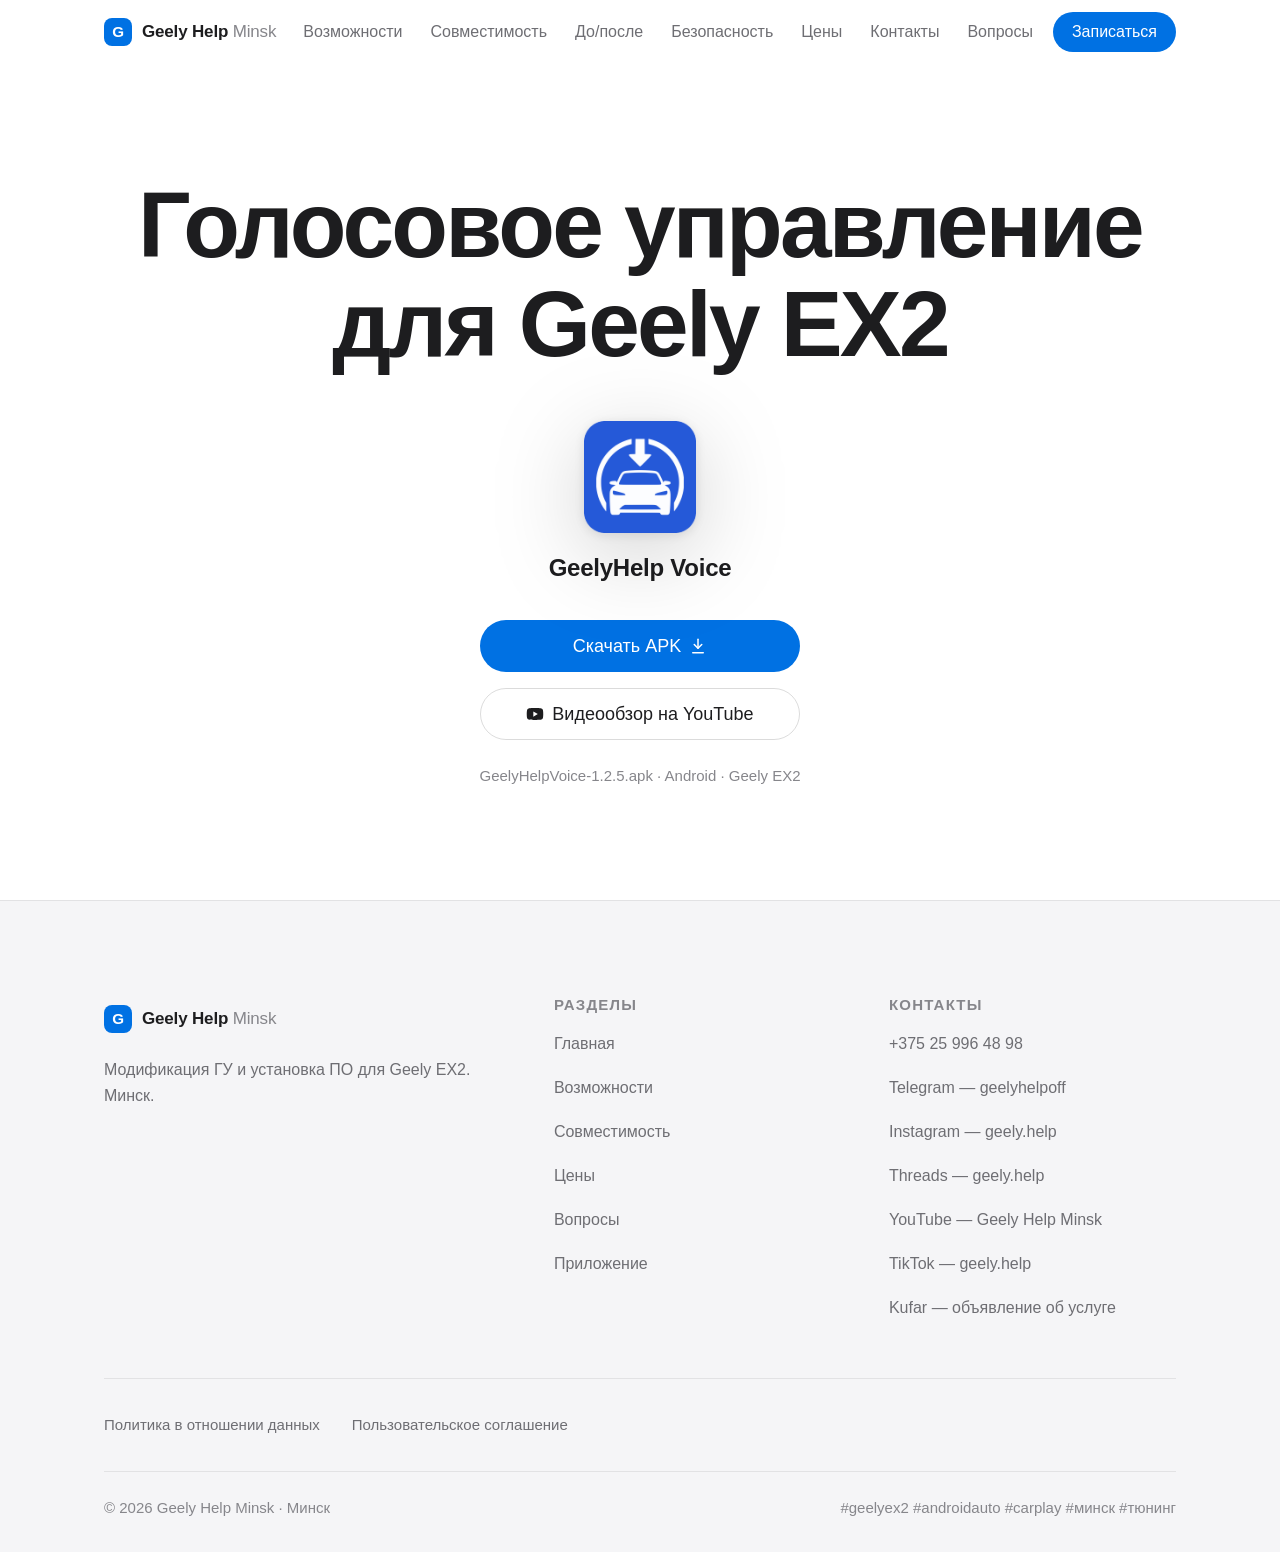
==== commit 46ccbff9: "privacy/terms pages, app catalog and windows fix scripts" ====
--- a/app.html
+++ b/app.html
@@ -10,7 +10,7 @@
   замените voiceshort.apk — код менять не нужно.
 -->
 <head>
-  <meta charset="UTF-8" />
+  <meta charset="UTF-8"/>
   <meta name="viewport" content="width=device-width, initial-scale=1" />
   <title>Скачать приложение для Geely EX2 — Geely Help Minsk</title>
   <meta name="description" content="APK приложения голосового управления для штатного экрана Geely EX2. Скачайте бесплатно с geelyhelp.by и установите на штатную магнитолу." />
@@ -111,6 +111,11 @@
           <a href="https://www.kufar.by/item/1082857115" target="_blank" rel="noopener">Kufar — объявление об услуге</a>
         </nav>
       </div>
+      <!-- Правовые документы приложения GeelyHelp Voice (styles.css, РАЗДЕЛ 22). -->
+      <nav class="footer__legal" aria-label="Правовые документы">
+        <a href="privacy.html">Политика в отношении данных</a>
+        <a href="terms.html">Пользовательское соглашение</a>
+      </nav>
       <div class="footer__bottom">
         <p>© <span id="year">2026</span> Geely Help Minsk · Минск</p>
         <p>#geelyex2 #androidauto #carplay #минск #тюнинг</p>
@@ -120,4 +125,4 @@
 
   <script src="script.js" defer></script>
 </body>
-</html>+</html>
--- a/styles.css
+++ b/styles.css
@@ -24,6 +24,7 @@
      РАЗДЕЛ 18  Анимация появления блоков при прокрутке (.reveal)
      РАЗДЕЛ 19  prefers-reduced-motion — НЕ УДАЛЯТЬ
      РАЗДЕЛ 20  Страница приложения (app.html) — пункт меню, иконка в шапке, кнопки скачивания и видеообзора
+    РАЗДЕЛ 21  Каталог приложений (s/katalog-*.html) — сетка карточек по категориям
 
    ГЛАВНОЕ:
    • Цвета, шрифты и отступы меняются только в РАЗДЕЛЕ 1 — остальное их читает.
@@ -897,3 +898,249 @@
   .app-dl__btns { flex-direction: column; }
   .app-dl__actions .btn--xl { min-width: 320px; }
 }
+
+/* ============================================================================
+   РАЗДЕЛ 21. КАТАЛОГ ПРИЛОЖЕНИЙ (s/katalog-*.html)
+   Служебная страница для клиентов: сетка карточек по категориям.
+   Разметку собирает scripts/build_catalog_page.py — классы здесь должны
+   совпадать с ним.
+   ========================================================================== */
+.apps-head { padding-block: var(--space-7) var(--space-5); text-align: center; }
+.apps-head h1 {
+  font-size: var(--fs-h1);
+  line-height: 1.08; letter-spacing: -0.02em;
+  text-wrap: balance;
+}
+.apps-head__lead {
+  max-width: 34em; margin: var(--space-3) auto 0;
+  font-size: var(--fs-body); line-height: 1.5;
+  color: var(--color-text-secondary); text-wrap: pretty;
+}
+
+.apps-sec { padding-block: var(--space-4); }
+.apps-sec__h {
+  display: flex; align-items: baseline; gap: var(--space-2);
+  margin-bottom: var(--space-4);
+  font-size: var(--fs-h2); letter-spacing: -0.01em;
+}
+/* Счётчик рядом с категорией — та же пилюля, что чипы на главной. */
+.apps-sec__n {
+  padding: 2px 10px; border-radius: 980px;
+  background: var(--color-bg-secondary);
+  box-shadow: inset 0 0 0 1px var(--color-divider);
+  font-size: var(--fs-caption); font-weight: 500;
+  color: var(--color-text-tertiary);
+}
+
+.apps-grid {
+  display: grid;
+  /* min(100%, 280px): на экране 320px колонка не вылезает за контейнер */
+  grid-template-columns: repeat(auto-fill, minmax(min(100%, 280px), 1fr));
+  gap: var(--space-4);
+}
+/* Одна карточка (скрипт для Windows) — не тянется на всю ширину. */
+.apps-grid--single { grid-template-columns: minmax(min(100%, 420px), 420px); }
+.apps-card {
+  position: relative; /* для чекбокса выбора в углу карточки */
+  cursor: pointer; /* клик по карточке = выбор для массовой загрузки */
+  display: flex; flex-direction: column;
+  padding: var(--space-4);
+  background: var(--color-bg);
+  border-radius: var(--radius-card);
+  box-shadow: var(--shadow-card), inset 0 0 0 1px var(--color-divider);
+  transition: transform var(--dur-base) var(--ease-standard), box-shadow var(--dur-base) var(--ease-standard);
+}
+.apps-card--plain { cursor: default; }
+/* Квадрат иконки: буква из data-l — заглушка, пока PNG не пришёл
+   (у части старых APK иконки в бакете нет; img снимает себя через onerror). */
+.apps-card__ic {
+  position: relative;
+  display: grid; place-items: center;
+  width: 48px; height: 48px;
+  margin-bottom: var(--space-3);
+  border-radius: 12px;
+  background: var(--color-bg-secondary);
+  box-shadow: inset 0 0 0 1px var(--color-divider);
+  overflow: hidden;
+  font-size: 1.25rem; font-weight: 600;
+  color: var(--color-text-tertiary);
+}
+.apps-card__ic::before { content: attr(data-l); }
+.apps-card__ic img {
+  position: absolute; inset: 0;
+  width: 100%; height: 100%; object-fit: cover;
+}
+.apps-card__name { font-size: 1.0625rem; letter-spacing: -0.01em; }
+.apps-card__meta {
+  margin-top: 2px;
+  font-size: var(--fs-caption);
+  color: var(--color-text-tertiary);
+  font-variant-numeric: tabular-nums;
+}
+.apps-card__desc {
+  flex: 1;
+  margin-top: var(--space-2);
+  font-size: 0.95rem; line-height: 1.45;
+  color: var(--color-text-secondary);
+}
+.apps-card__btn { width: 100%; margin-top: var(--space-3); justify-content: center; }
+/* Выбор для массовой загрузки; :has подсвечивает карточку в современных браузерах. */
+.apps-card__pick {
+  position: absolute; top: var(--space-3); right: var(--space-3);
+  display: grid; place-items: center;
+  cursor: pointer;
+}
+.apps-card__pick input {
+  width: 22px; height: 22px; margin: 0;
+  accent-color: var(--color-accent);
+  cursor: pointer;
+}
+.apps-card:has(.apps-card__pick input:checked) {
+  box-shadow: var(--shadow-card), inset 0 0 0 2px var(--color-accent);
+}
+/* Плавающая панель с выбранным; hidden — пока ничего не отмечено. */
+.dlbar {
+  position: fixed; left: 50%; bottom: var(--space-4);
+  transform: translateX(-50%);
+  display: flex; align-items: center; gap: var(--space-3);
+  padding: var(--space-2) var(--space-2) var(--space-2) var(--space-4);
+  border-radius: 980px;
+  background: var(--color-glass);
+  -webkit-backdrop-filter: blur(20px); backdrop-filter: blur(20px);
+  box-shadow: var(--shadow-card-hover), inset 0 0 0 1px var(--color-divider);
+  z-index: 20;
+}
+.dlbar[hidden] { display: none; }
+.dlbar .btn { min-height: 40px; padding: 10px 16px; }
+.dlbar .btn:disabled { opacity: 0.4; cursor: default; }
+.dlbar__n { font-size: var(--fs-caption); color: var(--color-text-secondary); white-space: nowrap; }
+/* Пошаговая загрузка: одна карточка за раз, «Скачать» листает к следующей. */
+.dlmodal {
+  position: fixed; inset: 0; z-index: 30;
+  display: grid; place-items: center;
+  padding: var(--space-4);
+  background: rgba(0, 0, 0, 0.45);
+  -webkit-backdrop-filter: blur(6px); backdrop-filter: blur(6px);
+}
+.dlmodal[hidden] { display: none; }
+.dlmodal__box {
+  position: relative;
+  display: flex; flex-direction: column; align-items: center;
+  width: 100%; max-width: 360px;
+  padding: var(--space-5) var(--space-4) var(--space-4);
+  border-radius: var(--radius-card);
+  background: var(--color-bg);
+  box-shadow: var(--shadow-card-hover), inset 0 0 0 1px var(--color-divider);
+  text-align: center;
+}
+.dlmodal__close {
+  position: absolute; top: 8px; right: 8px;
+  width: 36px; height: 36px;
+  border: 0; border-radius: 50%;
+  background: transparent; color: var(--color-text-secondary);
+  font-size: 1.4rem; line-height: 1; cursor: pointer;
+}
+.dlmodal__close:hover { background: var(--color-bg-secondary); }
+.dlmodal__step {
+  margin-bottom: var(--space-3);
+  font-size: var(--fs-caption); color: var(--color-text-tertiary);
+  font-variant-numeric: tabular-nums;
+}
+.dlmodal .apps-card__ic { width: 72px; height: 72px; cursor: default; }
+.dlmodal__nav { display: flex; gap: var(--space-2); width: 100%; margin-top: var(--space-4); }
+.dlmodal__nav .btn { flex: 1; padding-inline: 12px; }
+.dlmodal__dl { width: 100%; margin-top: var(--space-2); }
+@media (hover: hover) {
+  .apps-card:hover {
+    transform: translateY(-4px);
+    box-shadow: var(--shadow-card-hover), inset 0 0 0 1px var(--color-divider);
+  }
+}
+
+/* ============================================================================
+   РАЗДЕЛ 22. ПРАВОВЫЕ ДОКУМЕНТЫ (privacy.html, terms.html)
+   Текст документа — в узкой «читабельной» колонке, как статья: мера ~50rem,
+   по центру контейнера; на широких экранах (≥1440px) мера и кегль растут —
+   @media-правило в конце раздела. Разделы h2, обычные списки с маркерами
+   (базовый сброс их снимает — возвращаем здесь). Шапка и футер — общие
+   компоненты (РАЗДЕЛЫ 4 и 16).
+   ========================================================================== */
+.legal { padding-block: var(--space-7) var(--space-8); }
+.legal__wrap { max-width: 50rem; margin-inline: auto; }
+.legal h1 {
+  font-size: var(--fs-h2);
+  line-height: 1.12; letter-spacing: -0.02em;
+  text-wrap: balance;
+}
+/* Строка «Автор · Актуальная редакция» под заголовком. */
+.legal__meta {
+  margin-top: var(--space-3);
+  font-size: var(--fs-caption);
+  color: var(--color-text-tertiary);
+}
+.legal h2 {
+  margin-top: var(--space-7);
+  font-size: 1.375rem;
+  letter-spacing: -0.01em;
+  text-wrap: balance;
+}
+.legal h3 { margin-top: var(--space-5); font-size: 1.125rem; }
+.legal p { margin-top: var(--space-3); text-wrap: pretty; }
+/* Маркированный список — разделы 2, 4, 6 документов. */
+.legal ul { margin-top: var(--space-3); display: grid; gap: var(--space-2); }
+.legal ul > li { position: relative; padding-left: 1.4em; }
+.legal ul > li::before {
+  content: "•"; position: absolute; left: 0.35em;
+  color: var(--color-text-tertiary);
+}
+/* Нумерованный список — раздел 3 политики (случая обращения в интернет). */
+.legal ol { margin-top: var(--space-3); display: grid; gap: var(--space-2); counter-reset: legal-ol; }
+.legal ol > li { position: relative; padding-left: 2em; }
+.legal ol > li::before {
+  counter-increment: legal-ol;
+  content: counter(legal-ol) ".";
+  position: absolute; left: 0;
+  color: var(--color-text-tertiary);
+  font-variant-numeric: tabular-nums;
+}
+.legal .inline-link { text-decoration: underline; text-underline-offset: 2px; }
+/* Перекрёстная ссылка на второй документ в конце страницы. */
+.legal__see-also {
+  margin-top: var(--space-7);
+  padding: var(--space-4);
+  border-radius: var(--radius-card);
+  background: var(--color-bg-secondary);
+  font-size: var(--fs-body);
+}
+.legal__see-also p { margin-top: 0; }
+
+/* Ссылки на правовые документы в футере всех страниц: строка мелких ссылок
+   над строкой копирайта (стандартное место для legal-ссылок). */
+.footer__legal {
+  margin-top: var(--space-6);
+  padding-top: var(--space-4);
+  border-top: 1px solid var(--color-divider);
+  display: flex; flex-wrap: wrap; gap: var(--space-2) var(--space-5);
+}
+.footer__legal a {
+  display: flex; align-items: center; min-height: 44px;
+  color: var(--color-text-secondary); text-decoration: none;
+  font-size: var(--fs-caption);
+  transition: color var(--dur-fast) var(--ease-standard);
+}
+.footer__legal a:hover { color: var(--color-text-primary); text-decoration: underline; }
+.footer__legal + .footer__bottom { margin-top: var(--space-4); }
+
+/* Широкие экраны (≥1440px): текст занимает ровно 80% ширины экрана — для
+   этого секция выходит за стандартный контейнер (1200px), его боковые поля
+   обнуляются, а колонка тянется свободно. Кегль чуть крупнее базового. */
+@media (min-width: 1440px) {
+  .legal { padding-block: var(--space-8) var(--space-9); }
+  .legal .container { max-width: none; padding-inline: 0; }
+  .legal__wrap { max-width: none; width: 80%; }
+  .legal { font-size: 1.1875rem; }
+  .legal h1 { font-size: 2.75rem; }
+  .legal h2 { font-size: 1.5rem; margin-top: var(--space-8); }
+  .legal h3 { font-size: 1.1875rem; }
+  .legal__see-also { font-size: 1.1875rem; }
+}
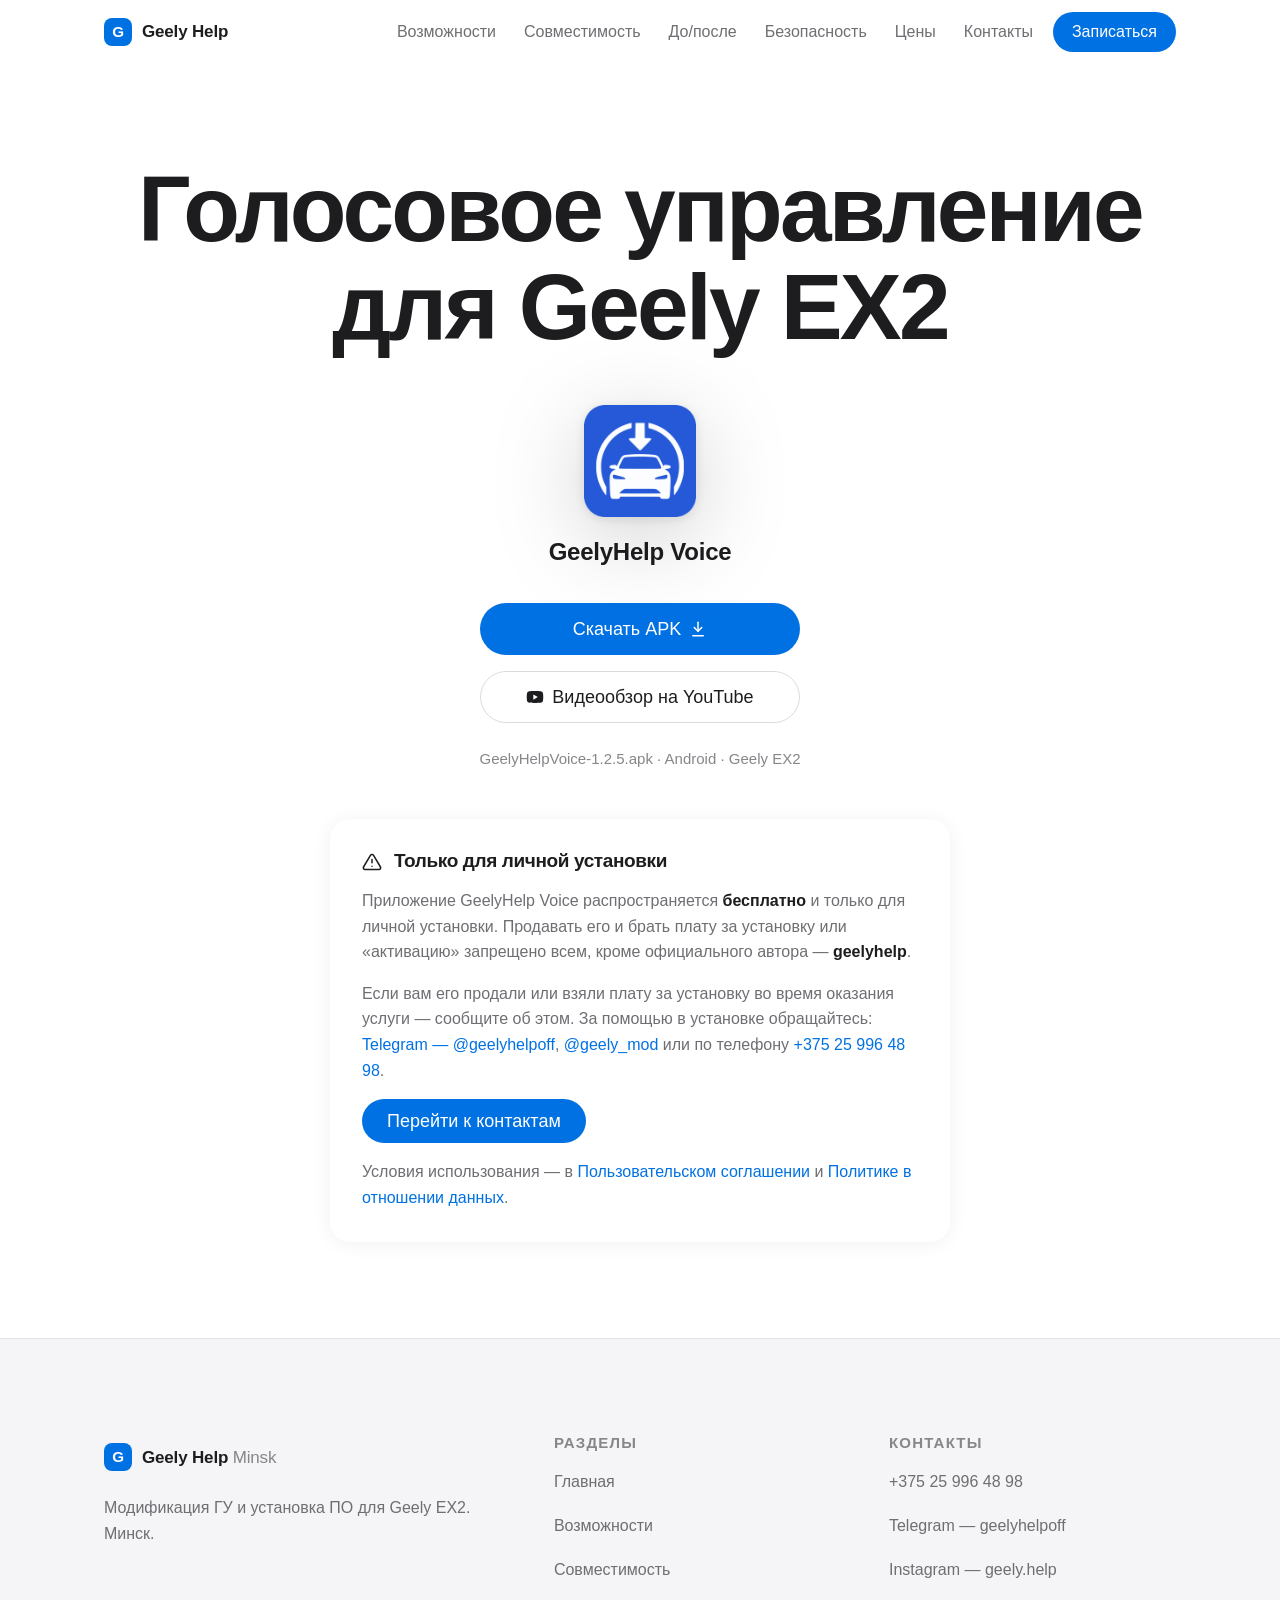
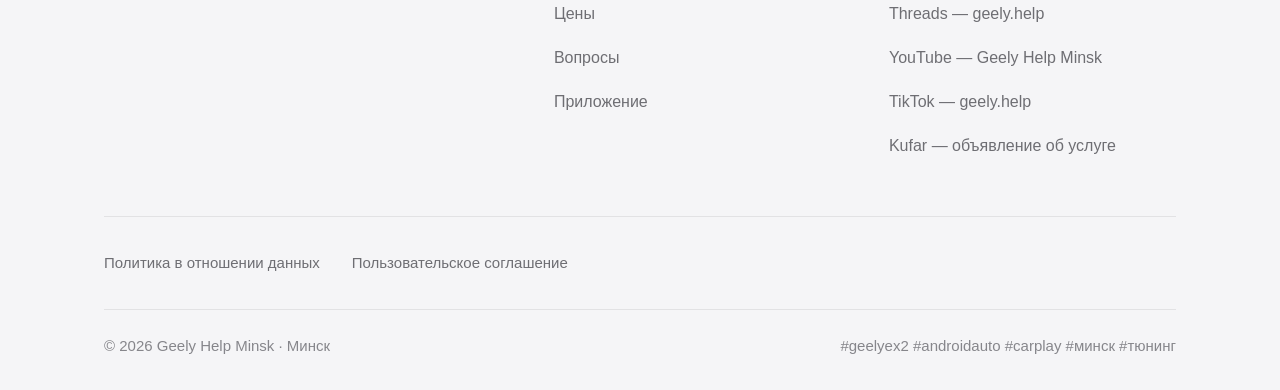
==== commit 7851e014: "header nav updates, personal-install warning, gitignore cleanup" ====
--- a/app.html
+++ b/app.html
@@ -36,7 +36,7 @@
     <div class="container header__inner">
       <a class="logo" href="index.html" aria-label="Geely Help Minsk — на главную страницу">
         <span class="logo__mark" aria-hidden="true">G</span>
-        <span class="logo__text">Geely Help<em> Minsk</em></span>
+        <span class="logo__text">Geely Help</span>
       </a>
       <nav class="nav" id="nav" aria-label="Основная навигация">
         <a href="index.html#benefits">Возможности</a>
@@ -45,7 +45,7 @@
         <a href="index.html#safety">Безопасность</a>
         <a href="index.html#prices">Цены</a>
         <a href="index.html#contacts">Контакты</a>
-        <a href="index.html#faq">Вопросы</a>
+        <a class="nav__faq" href="index.html#faq">Вопросы</a>
       </nav>
       <a class="btn btn--primary btn--header" href="https://t.me/geelyhelpoff" target="_blank" rel="noopener">Записаться</a>
       <button class="burger" type="button" aria-expanded="false" aria-controls="nav" aria-label="Открыть меню">
@@ -77,6 +77,19 @@
           </div>
         </div>
         <p class="app-dl__meta">GeelyHelpVoice-1.2.5.apk · Android · Geely EX2</p>
+        <!-- Уведомление о запрете продажи и платы за установку (кроме автора)
+             и о том, где получить помощь в установке. Стили — .warn (styles.css,
+             РАЗДЕЛ 10) + .app-dl__notice (РАЗДЕЛ 20). -->
+        <div class="warn app-dl__notice">
+          <div class="warn__head">
+            <svg viewBox="0 0 24 24" fill="none" stroke="currentColor" stroke-width="1.8" stroke-linecap="round" stroke-linejoin="round" aria-hidden="true"><path d="M10.29 3.86 1.82 18a2 2 0 0 0 1.71 3h16.94a2 2 0 0 0 1.71-3L13.71 3.86a2 2 0 0 0-3.42 0Z"/><path d="M12 9v4M12 17h.01"/></svg>
+            <h3>Только для личной установки</h3>
+          </div>
+          <p>Приложение GeelyHelp Voice распространяется <strong>бесплатно</strong> и только для личной установки. Продавать его и брать плату за установку или «активацию» запрещено всем, кроме официального автора — <strong>geelyhelp</strong>.</p>
+          <p>Если вам его продали или взяли плату за установку во время оказания услуги — сообщите об этом. За помощью в установке обращайтесь: <a class="inline-link" href="https://t.me/geelyhelpoff" target="_blank" rel="noopener">Telegram — @geelyhelpoff</a>, <a class="inline-link" href="https://t.me/geely_mod" target="_blank" rel="noopener">@geely_mod</a> или по телефону <a class="inline-link" href="tel:+375259964898">+375 25 996 48 98</a>.</p>
+          <p><a class="btn btn--primary" href="index.html#contacts">Перейти к контактам</a></p>
+          <p>Условия использования — в <a class="inline-link" href="terms.html">Пользовательском соглашении</a> и <a class="inline-link" href="privacy.html">Политике в отношении данных</a>.</p>
+        </div>
       </div>
     </section>
   </main>
--- a/styles.css
+++ b/styles.css
@@ -234,6 +234,9 @@
   transition: color var(--dur-fast) var(--ease-standard), background var(--dur-fast) var(--ease-standard);
 }
 .nav a:hover { color: var(--color-text-primary); background: var(--color-bg-secondary); }
+/* «Вопросы» — только в бургер-меню (<1200px): на десктопе его место в строке
+   занял «Контакты», а в мобильном меню видны обе ссылки. */
+.nav a.nav__faq { display: none; }
 
 .burger { display: none; width: 44px; height: 44px; border-radius: 12px; align-items: center; justify-content: center; }
 .burger__box { position: relative; display: block; width: 20px; height: 12px; }
@@ -264,6 +267,7 @@
   }
   body.nav-open .nav { opacity: 1; transform: none; pointer-events: auto; }
   .nav a { min-height: 44px; font-size: 1.0625rem; color: var(--color-text-primary); }
+  .nav a.nav__faq { display: inline-flex; } /* «Вопросы» возвращается в мобильное меню */
 }
 @media (max-width: 479px) {
   .logo__text em { display: none; }
@@ -887,6 +891,14 @@
   color: var(--color-text-tertiary);
   font-variant-numeric: tabular-nums;
 }
+/* Предупреждение «только для личной установки» под кнопкой скачивания:
+   карточка .warn внутри центрированной секции — ширину ограничиваем,
+   текст выравниваем влево для читаемости. */
+.app-dl__notice {
+  max-width: 620px;
+  margin: var(--space-6) auto 0;
+  text-align: left;
+}
 @media (max-width: 639px) {
   /* Обе кнопки — во всю ширину (до 320px), стопкой: скачивание — главный CTA, видеообзор — вторичный (ghost). */
   .app-dl__actions .btn--xl { width: 100%; max-width: 320px; }
@@ -915,6 +927,12 @@
   max-width: 34em; margin: var(--space-3) auto 0;
   font-size: var(--fs-body); line-height: 1.5;
   color: var(--color-text-secondary); text-wrap: pretty;
+}
+/* Предупреждение «только для личной установки» в шапке каталога:
+   та же карточка .warn, что на app.html, только компактнее. */
+.apps-head__note {
+  max-width: 640px; margin: var(--space-5) auto 0;
+  text-align: left;
 }
 
 .apps-sec { padding-block: var(--space-4); }
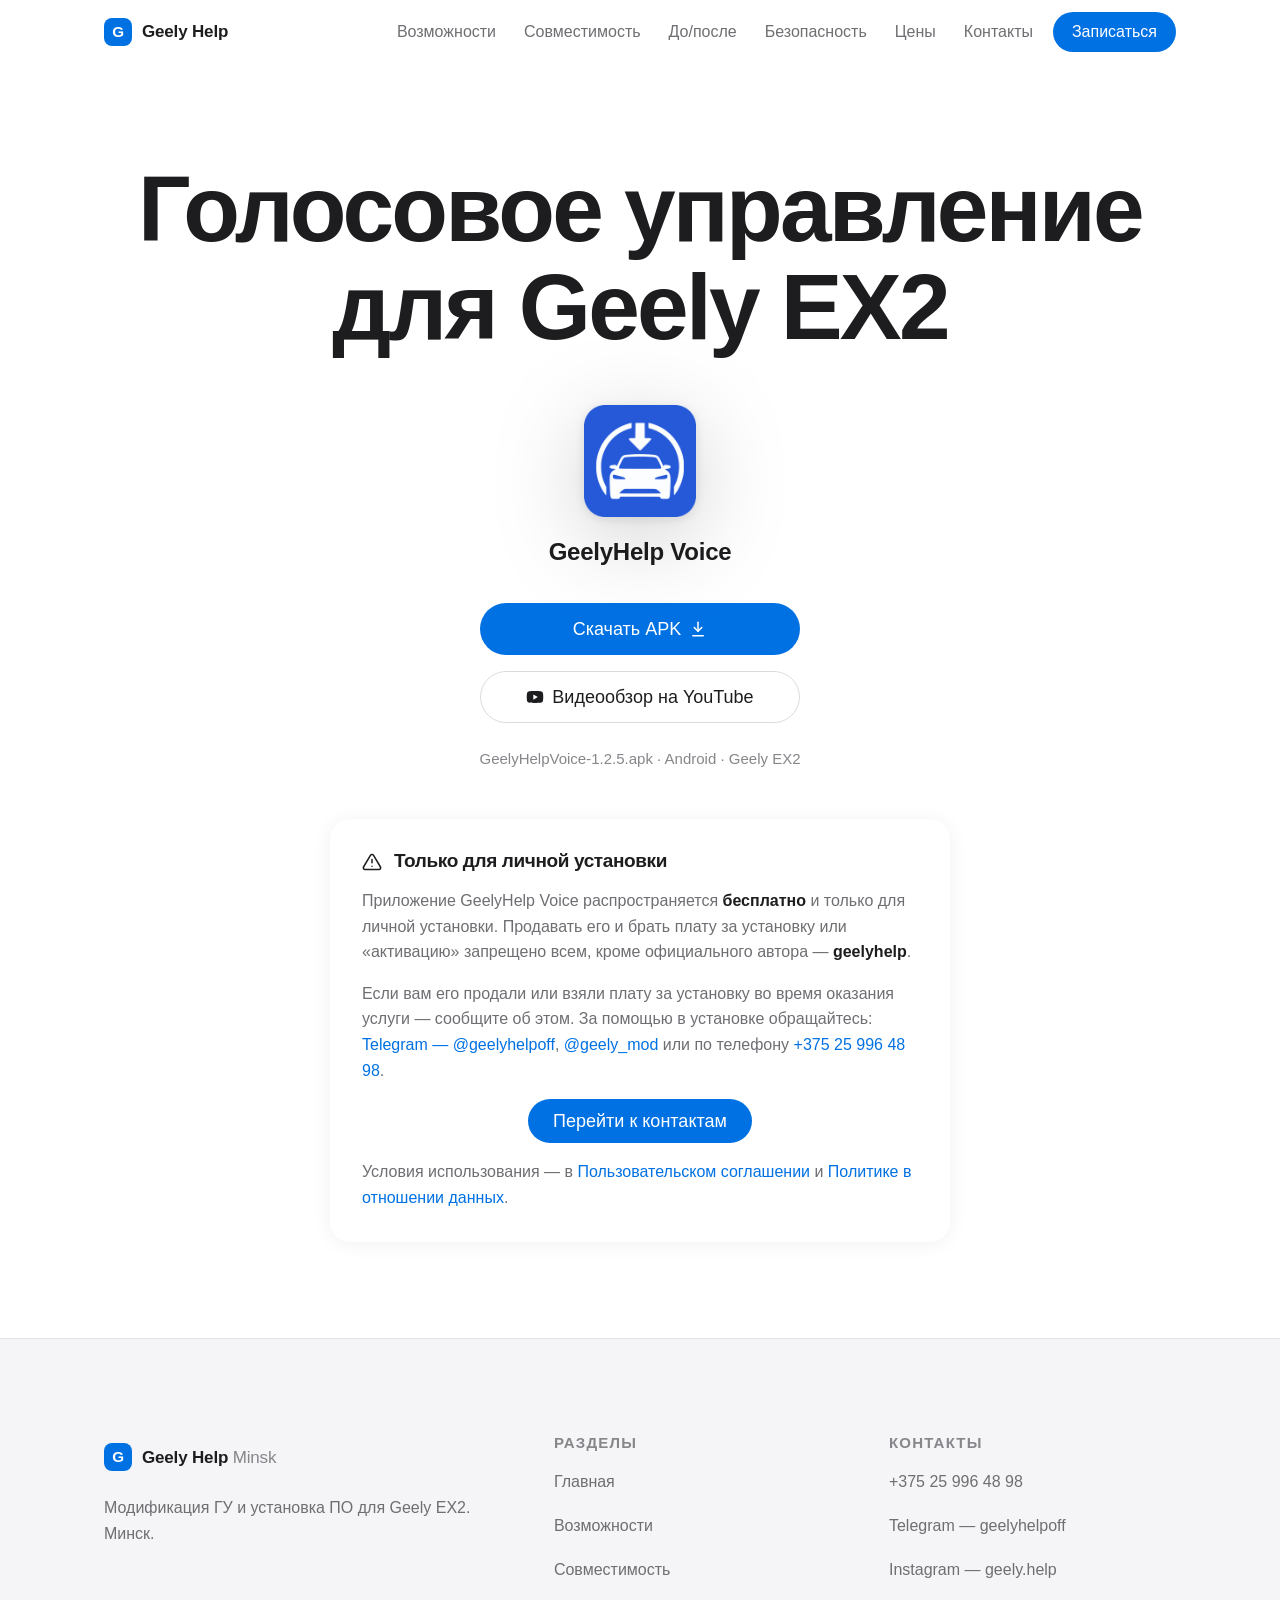
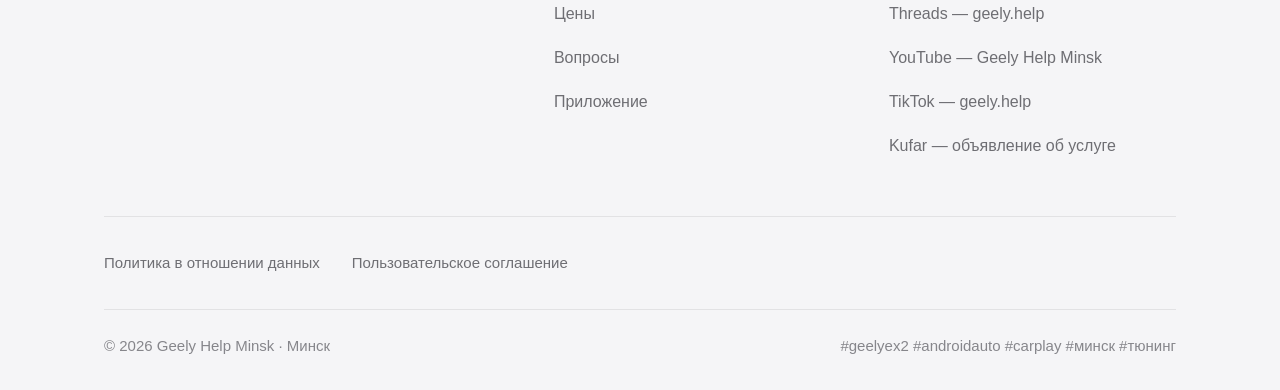
==== commit a32a087a: "center contact button in install warning" ====
--- a/app.html
+++ b/app.html
@@ -87,7 +87,7 @@
           </div>
           <p>Приложение GeelyHelp Voice распространяется <strong>бесплатно</strong> и только для личной установки. Продавать его и брать плату за установку или «активацию» запрещено всем, кроме официального автора — <strong>geelyhelp</strong>.</p>
           <p>Если вам его продали или взяли плату за установку во время оказания услуги — сообщите об этом. За помощью в установке обращайтесь: <a class="inline-link" href="https://t.me/geelyhelpoff" target="_blank" rel="noopener">Telegram — @geelyhelpoff</a>, <a class="inline-link" href="https://t.me/geely_mod" target="_blank" rel="noopener">@geely_mod</a> или по телефону <a class="inline-link" href="tel:+375259964898">+375 25 996 48 98</a>.</p>
-          <p><a class="btn btn--primary" href="index.html#contacts">Перейти к контактам</a></p>
+          <p class="warn__cta"><a class="btn btn--primary" href="index.html#contacts">Перейти к контактам</a></p>
           <p>Условия использования — в <a class="inline-link" href="terms.html">Пользовательском соглашении</a> и <a class="inline-link" href="privacy.html">Политике в отношении данных</a>.</p>
         </div>
       </div>
--- a/styles.css
+++ b/styles.css
@@ -452,6 +452,8 @@
 .warn__head h3 { font-size: 1.1875rem; }
 .warn p { color: var(--color-text-secondary); font-size: 1rem; line-height: 1.6; }
 .warn p + p { margin-top: var(--space-3); }
+/* Кнопка внутри предупреждения («Перейти к контактам») — по центру карточки. */
+.warn__cta { text-align: center; }
 .warn strong { color: var(--color-text-primary); }
 /* ============================================================================
    РАЗДЕЛ 11. СЛАЙДЕР «ДО / ПОСЛЕ»
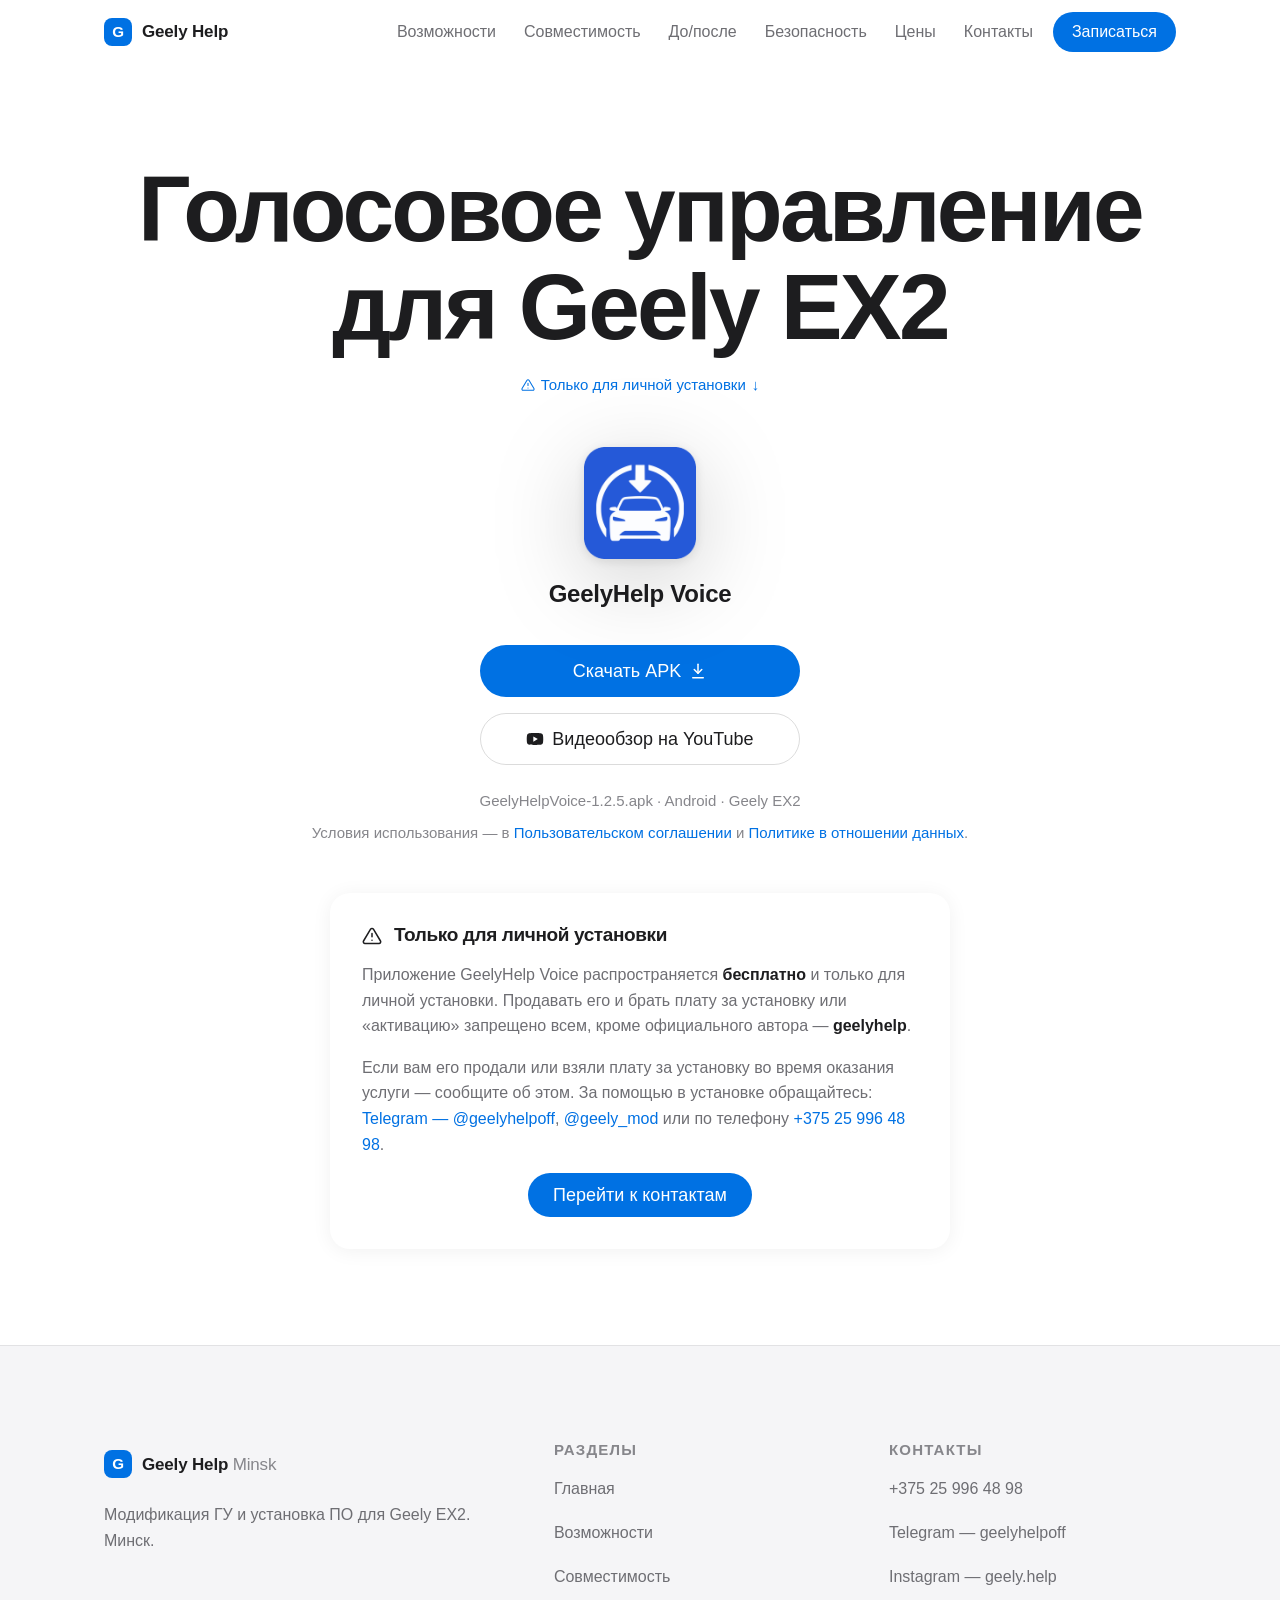
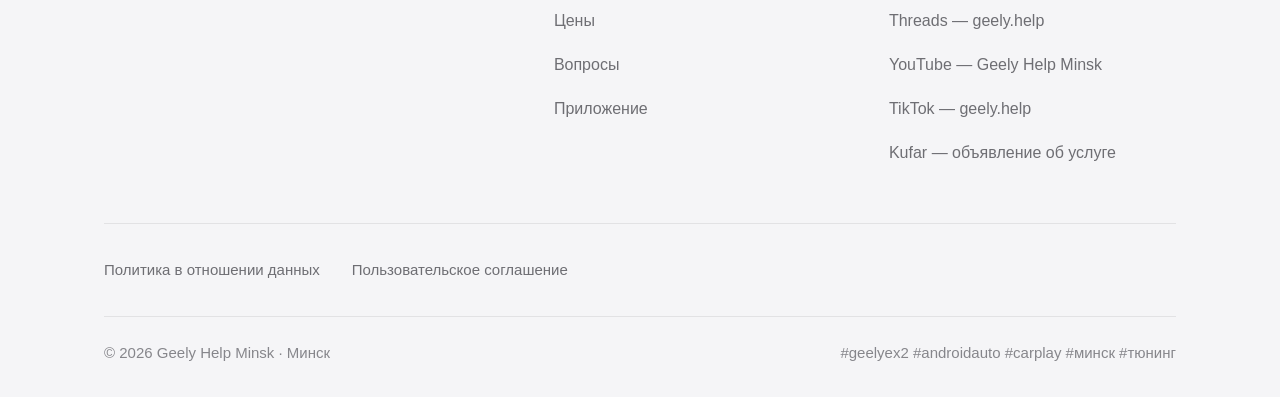
==== commit b55ee0a6: "app page: anchor link with warning icon and down arrow to install notice" ====
--- a/app.html
+++ b/app.html
@@ -64,6 +64,9 @@
              приложение GeelyHelp Voice (стили — styles.css, РАЗДЕЛ 20). -->
 
         <h1>Голосовое управление для Geely EX2</h1>
+        <!-- Мелкая ссылка-якорь к предупреждению «Только для личной установки» ниже.
+             Значок — тот же, что в заголовке предупреждения. -->
+        <p class="app-dl__anchor"><a class="inline-link" href="#personal-install"><svg viewBox="0 0 24 24" fill="none" stroke="currentColor" stroke-width="1.8" stroke-linecap="round" stroke-linejoin="round" aria-hidden="true"><path d="M10.29 3.86 1.82 18a2 2 0 0 0 1.71 3h16.94a2 2 0 0 0 1.71-3L13.71 3.86a2 2 0 0 0-3.42 0Z"/><path d="M12 9v4M12 17h.01"/></svg>Только для личной установки</a></p>
 
         <div class="app-dl__actions">
           <div class="app-dl__app">
@@ -77,10 +80,11 @@
           </div>
         </div>
         <p class="app-dl__meta">GeelyHelpVoice-1.2.5.apk · Android · Geely EX2</p>
+        <p class="app-dl__terms">Условия использования — в <a class="inline-link" href="terms.html">Пользовательском соглашении</a> и <a class="inline-link" href="privacy.html">Политике в отношении данных</a>.</p>
         <!-- Уведомление о запрете продажи и платы за установку (кроме автора)
              и о том, где получить помощь в установке. Стили — .warn (styles.css,
              РАЗДЕЛ 10) + .app-dl__notice (РАЗДЕЛ 20). -->
-        <div class="warn app-dl__notice">
+        <div class="warn app-dl__notice" id="personal-install">
           <div class="warn__head">
             <svg viewBox="0 0 24 24" fill="none" stroke="currentColor" stroke-width="1.8" stroke-linecap="round" stroke-linejoin="round" aria-hidden="true"><path d="M10.29 3.86 1.82 18a2 2 0 0 0 1.71 3h16.94a2 2 0 0 0 1.71-3L13.71 3.86a2 2 0 0 0-3.42 0Z"/><path d="M12 9v4M12 17h.01"/></svg>
             <h3>Только для личной установки</h3>
@@ -88,7 +92,6 @@
           <p>Приложение GeelyHelp Voice распространяется <strong>бесплатно</strong> и только для личной установки. Продавать его и брать плату за установку или «активацию» запрещено всем, кроме официального автора — <strong>geelyhelp</strong>.</p>
           <p>Если вам его продали или взяли плату за установку во время оказания услуги — сообщите об этом. За помощью в установке обращайтесь: <a class="inline-link" href="https://t.me/geelyhelpoff" target="_blank" rel="noopener">Telegram — @geelyhelpoff</a>, <a class="inline-link" href="https://t.me/geely_mod" target="_blank" rel="noopener">@geely_mod</a> или по телефону <a class="inline-link" href="tel:+375259964898">+375 25 996 48 98</a>.</p>
           <p class="warn__cta"><a class="btn btn--primary" href="index.html#contacts">Перейти к контактам</a></p>
-          <p>Условия использования — в <a class="inline-link" href="terms.html">Пользовательском соглашении</a> и <a class="inline-link" href="privacy.html">Политике в отношении данных</a>.</p>
         </div>
       </div>
     </section>
--- a/styles.css
+++ b/styles.css
@@ -893,6 +893,25 @@
   color: var(--color-text-tertiary);
   font-variant-numeric: tabular-nums;
 }
+/* Ссылки на соглашение и политику — под мета-строкой APK, в том же приглушённом стиле. */
+.app-dl__terms {
+  margin-top: var(--space-2);
+  font-size: var(--fs-caption);
+  color: var(--color-text-tertiary);
+}
+/* Мелкая ссылка под заголовком — якорь к предупреждению «Только для личной установки». */
+.app-dl__anchor {
+  margin-top: var(--space-3);
+  font-size: var(--fs-caption);
+}
+.app-dl__anchor a { display: inline-flex; align-items: center; gap: 6px; }
+.app-dl__anchor svg { width: 14px; height: 14px; flex: none; }
+/* Стрелка вниз справа от текста — псевдоэлемент, зазор даёт gap родителя. */
+.app-dl__anchor a::after {
+  content: "↓";
+  font-weight: 600;
+  line-height: 1;
+}
 /* Предупреждение «только для личной установки» под кнопкой скачивания:
    карточка .warn внутри центрированной секции — ширину ограничиваем,
    текст выравниваем влево для читаемости. */
@@ -900,6 +919,8 @@
   max-width: 620px;
   margin: var(--space-6) auto 0;
   text-align: left;
+  /* Шапка фиксированная — при переходе по якорю не накрывать заголовок блока. */
+  scroll-margin-top: calc(var(--header-h) + 12px);
 }
 @media (max-width: 639px) {
   /* Обе кнопки — во всю ширину (до 320px), стопкой: скачивание — главный CTA, видеообзор — вторичный (ghost). */
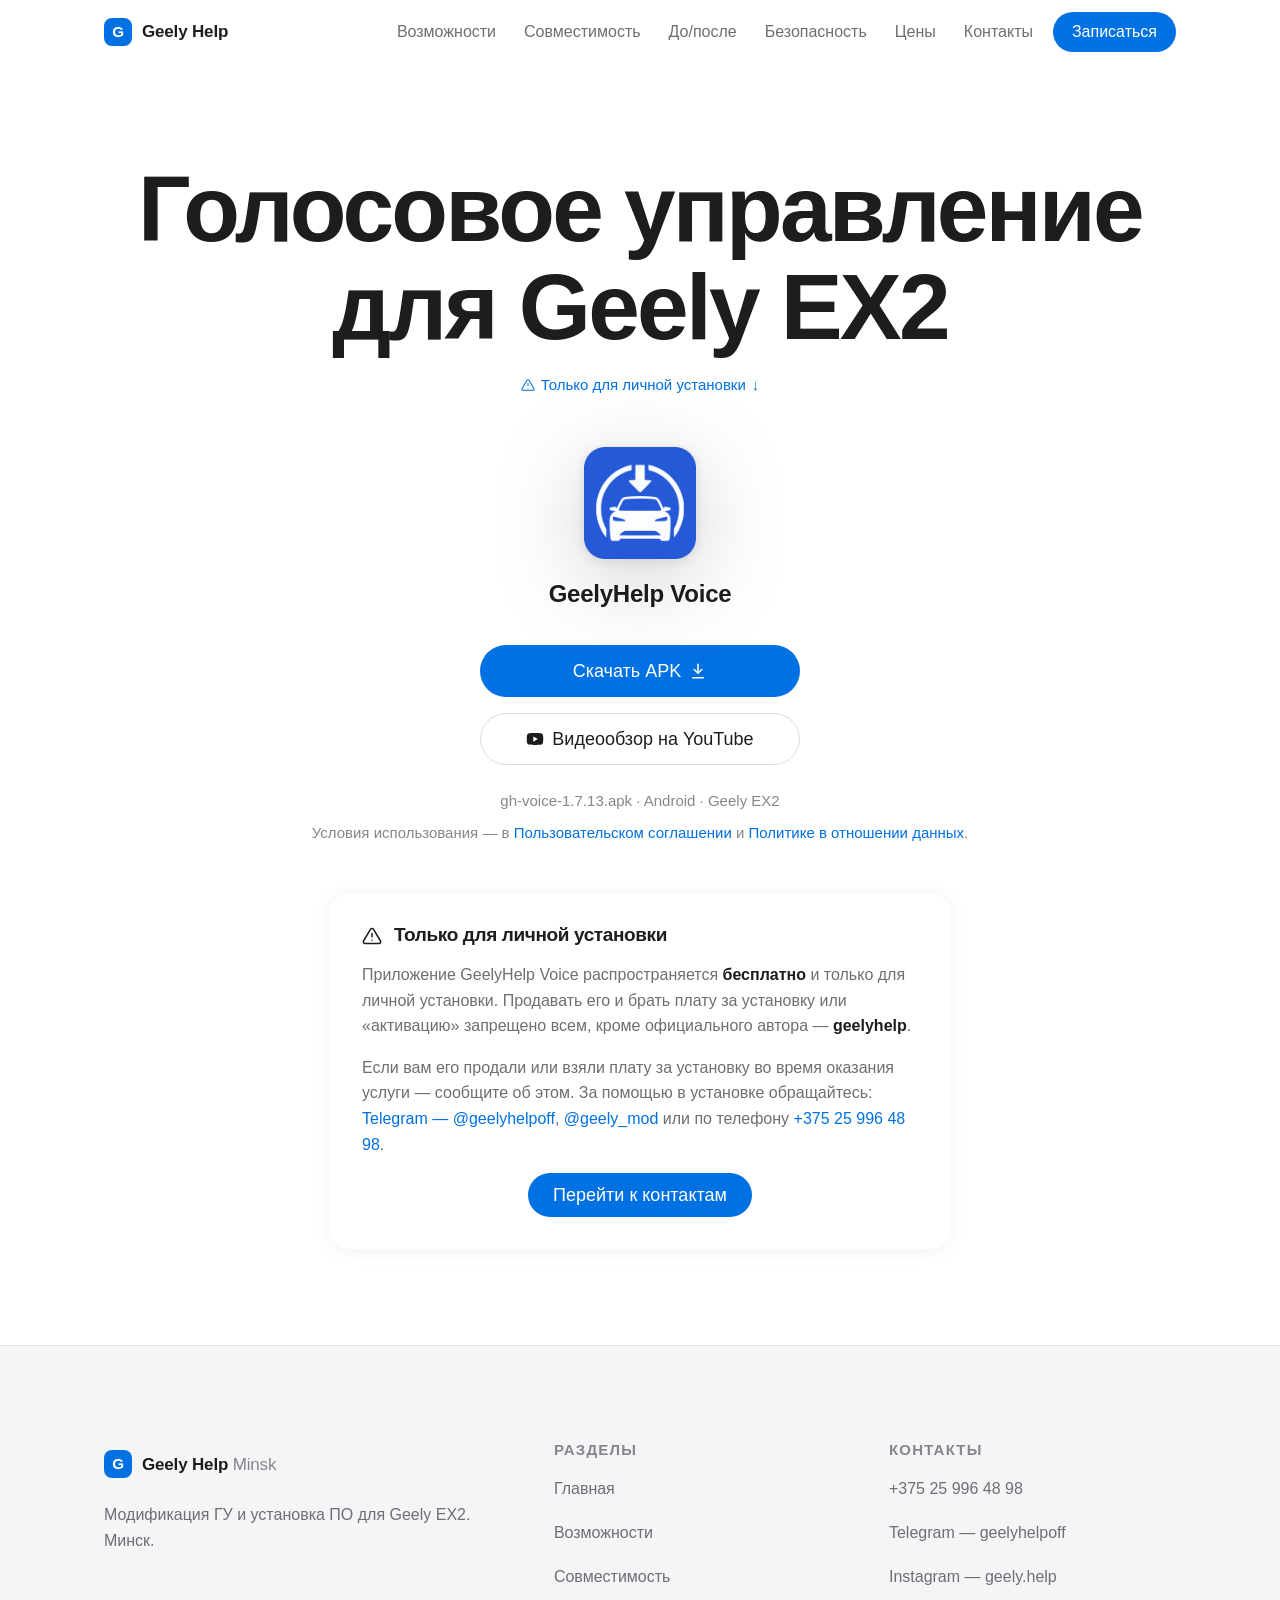
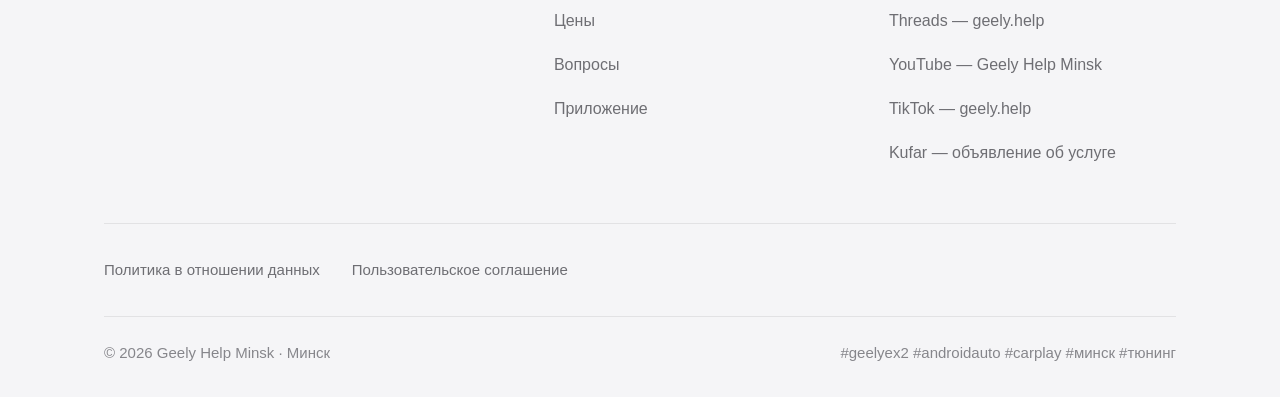
==== commit 7635c27c: "new-version-link" ====
--- a/app.html
+++ b/app.html
@@ -75,11 +75,11 @@
           </div>
           <!-- Видеообзор приложения — YouTube Shorts. Иконка YouTube — та же, что в СЕКЦИИ 9 главной. -->
           <div class="app-dl__btns">
-            <a class="btn btn--primary btn--xl" href="https://files.geelyhelp.by/GeelyHelpVoice-1.2.5.apk" download>Скачать APK<svg width="18" height="18" viewBox="0 0 24 24" fill="none" stroke="currentColor" stroke-width="2" stroke-linecap="round" stroke-linejoin="round" aria-hidden="true"><path d="M12 3v12"/><path d="m7 10 5 5 5-5"/><path d="M5 21h14"/></svg></a>
+            <a class="btn btn--primary btn--xl" href="https://files.geelyhelp.by/catalog/gh-voice/gh-voice-1.7.13.apk" download>Скачать APK<svg width="18" height="18" viewBox="0 0 24 24" fill="none" stroke="currentColor" stroke-width="2" stroke-linecap="round" stroke-linejoin="round" aria-hidden="true"><path d="M12 3v12"/><path d="m7 10 5 5 5-5"/><path d="M5 21h14"/></svg></a>
             <a class="btn btn--ghost btn--xl" href="https://www.youtube.com/shorts/phPguncwHtE" target="_blank" rel="noopener"><svg width="18" height="18" viewBox="0 0 24 24" fill="currentColor" aria-hidden="true"><path d="M23 12s0-3.7-.47-5.47a2.9 2.9 0 0 0-2-2C18.7 4 12 4 12 4s-6.7 0-8.53.53a2.9 2.9 0 0 0-2 2C1 8.3 1 12 1 12s0 3.7.47 5.47a2.9 2.9 0 0 0 2 2C5.3 20 12 20 12 20s6.7 0 8.53-.53a2.9 2.9 0 0 0 2-2C23 15.7 23 12 23 12ZM9.75 15.5v-7l6 3.5-6 3.5Z"/></svg>Видеообзор на YouTube</a>
           </div>
         </div>
-        <p class="app-dl__meta">GeelyHelpVoice-1.2.5.apk · Android · Geely EX2</p>
+        <p class="app-dl__meta">gh-voice-1.7.13.apk · Android · Geely EX2</p>
         <p class="app-dl__terms">Условия использования — в <a class="inline-link" href="terms.html">Пользовательском соглашении</a> и <a class="inline-link" href="privacy.html">Политике в отношении данных</a>.</p>
         <!-- Уведомление о запрете продажи и платы за установку (кроме автора)
              и о том, где получить помощь в установке. Стили — .warn (styles.css,
